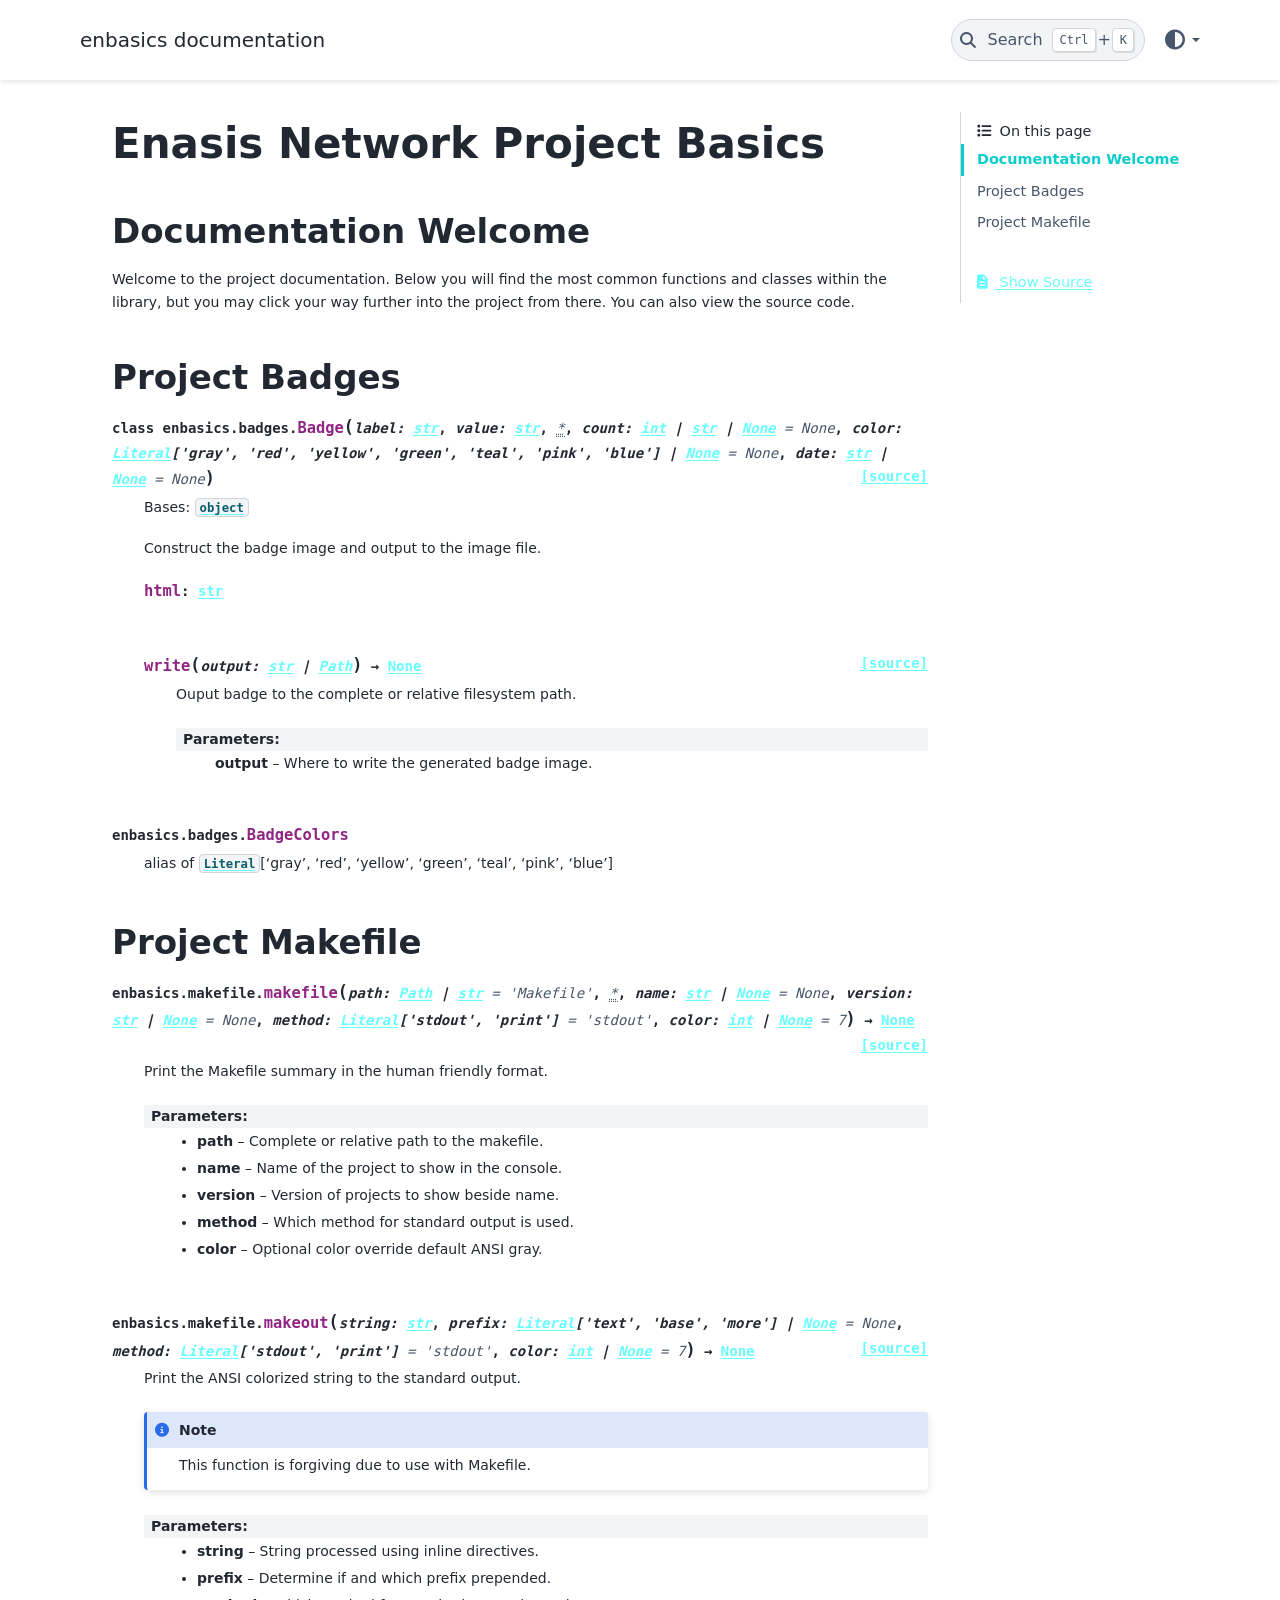
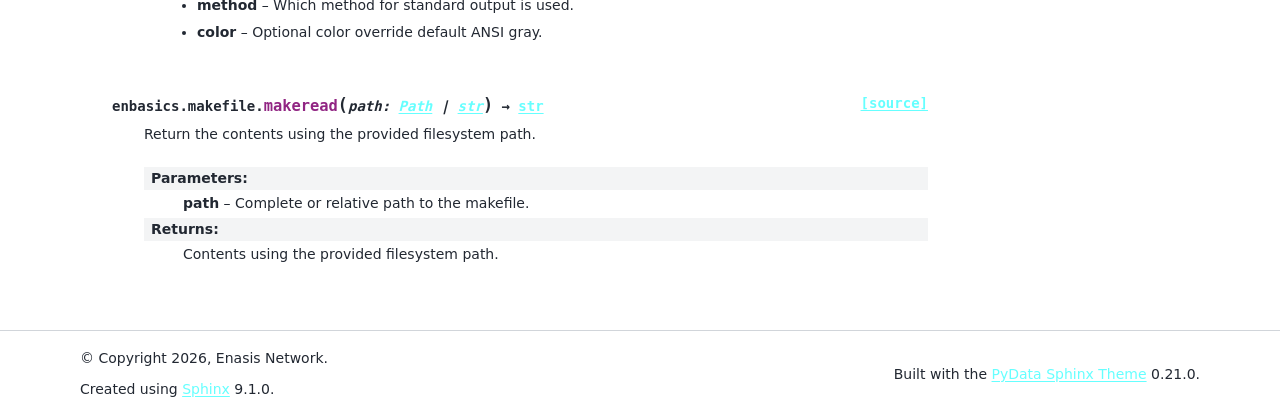
==== sphinx/index.html @ c8326f99 "Update from workflow" ====
<!DOCTYPE html>


<html lang="en" data-content_root="./" >

  <head>
    <meta charset="utf-8" />
    <meta name="viewport" content="width=device-width, initial-scale=1.0" /><meta name="viewport" content="width=device-width, initial-scale=1" />

    <title>Enasis Network Project Basics &#8212; enbasics  documentation</title>
  
  
  
  <script data-cfasync="false">
    document.documentElement.dataset.mode = localStorage.getItem("mode") || "";
    document.documentElement.dataset.theme = localStorage.getItem("theme") || "";
  </script>
  <!--
    this give us a css class that will be invisible only if js is disabled
  -->
  <noscript>
    <style>
      .pst-js-only { display: none !important; }

    </style>
  </noscript>
  
  <!-- Loaded before other Sphinx assets -->
  <link href="_static/styles/theme.css?digest=cb8930eaaf36d9849b67" rel="stylesheet" />
<link href="_static/styles/pydata-sphinx-theme.css?digest=cb8930eaaf36d9849b67" rel="stylesheet" />

    <link rel="stylesheet" type="text/css" href="_static/pygments.css?v=8f2a1f02" />
    <link rel="stylesheet" type="text/css" href="_static/style.css?v=5a3af4f5" />
  
  <!-- So that users can add custom icons -->
  <script defer src="_static/scripts/fontawesome.js?digest=cb8930eaaf36d9849b67"></script>
  <!-- Pre-loaded scripts that we'll load fully later -->
  <link rel="preload" as="script" href="_static/scripts/bootstrap.js?digest=cb8930eaaf36d9849b67" />
<link rel="preload" as="script" href="_static/scripts/pydata-sphinx-theme.js?digest=cb8930eaaf36d9849b67" />

    <script src="_static/documentation_options.js?v=5929fcd5"></script>
    <script src="_static/doctools.js?v=fd6eb6e6"></script>
    <script src="_static/sphinx_highlight.js?v=6ffebe34"></script>
    <script>DOCUMENTATION_OPTIONS.pagename = 'index';</script>
    <script>DOCUMENTATION_OPTIONS.search_as_you_type = false;</script>
    <link rel="icon" href="_static/icon.png"/>
    <link rel="index" title="Index" href="genindex.html" />
    <link rel="search" title="Search" href="search.html" />
  <meta name="viewport" content="width=device-width, initial-scale=1"/>
  <meta name="docsearch:language" content="en"/>
  <meta name="docsearch:version" content="0.2.1" />
  
    
    <script src="_static/searchtools.js"></script>
    <script src="_static/language_data.js"></script>
    <script src="searchindex.js"></script>
  
  </head>
  <body data-default-mode="">
  
  
  <div id="pst-skip-link" class="skip-link d-print-none"><a href="#main-content">Skip to main content</a></div>

  
  <div id="pst-scroll-pixel-helper"></div>
  
  <button type="button" class="btn rounded-pill" id="pst-back-to-top">
    <i class="fa-solid fa-arrow-up"></i>Back to top</button>
  
  
  
  
  <dialog id="pst-search-dialog">
    
<form class="bd-search d-flex align-items-center"
      action="search.html"
      method="get">
  <i class="fa-solid fa-magnifying-glass"></i>
  <input type="search"
         class="form-control"
         name="q"
         placeholder="Search the docs ..."
         aria-label="Search the docs ..."
         autocomplete="off"
         autocorrect="off"
         autocapitalize="off"
         spellcheck="false"/>
  <span class="search-button__kbd-shortcut"><kbd class="kbd-shortcut__modifier">Ctrl</kbd>+<kbd>K</kbd></span>
</form>
  </dialog>

  <div class="pst-async-banner-revealer d-none">
  <aside id="bd-header-version-warning" class="d-none d-print-none" aria-label="Version warning"></aside>
</div>

  
    <header id="pst-header" class="bd-header navbar navbar-expand-lg bd-navbar d-print-none">
<div class="bd-header__inner bd-page-width">
  <button class="pst-navbar-icon sidebar-toggle primary-toggle" aria-label="Site navigation">
    <span class="fa-solid fa-bars"></span>
  </button>
  
  
  <div class="col-lg-3 navbar-header-items__start">
    
      <div class="navbar-item">

  
    
  

<a class="navbar-brand logo" href="#">
  
  
  
  
  
  
    <p class="title logo__title">enbasics  documentation</p>
  
</a></div>
    
  </div>
  
  <div class="col-lg-9 navbar-header-items">
    
    <div class="me-auto navbar-header-items__center">
      
        <div class="navbar-item">
<nav>
  <ul class="bd-navbar-elements navbar-nav">
    
  </ul>
</nav></div>
      
    </div>
    
    
    <div class="navbar-header-items__end">
      
        <div class="navbar-item navbar-persistent--container">
          

<button class="btn search-button-field search-button__button pst-js-only" title="Search" aria-label="Search" data-bs-placement="bottom" data-bs-toggle="tooltip">
 <i class="fa-solid fa-magnifying-glass"></i>
 <span class="search-button__default-text">Search</span>
 <span class="search-button__kbd-shortcut"><kbd class="kbd-shortcut__modifier">Ctrl</kbd>+<kbd class="kbd-shortcut__modifier">K</kbd></span>
</button>
        </div>
      
      
        <div class="navbar-item">

<div class="theme-switch-container dropdown pst-js-only" data-bs-toggle="tooltip" data-bs-placement="bottom" title="Color mode">
  <button class="btn btn-sm nav-link pst-navbar-icon theme-switch-button dropdown-toggle" aria-label="Color mode" data-bs-toggle="dropdown">
    <i class="theme-switch fa-solid fa-sun fa-lg fa-fw" data-mode="light" title="Light"></i>
    <i class="theme-switch fa-solid fa-moon fa-lg fa-fw" data-mode="dark" title="Dark"></i>
    <i class="theme-switch fa-solid fa-circle-half-stroke fa-lg fa-fw" data-mode="auto" title="System Settings"></i>
  </button>
  <ul class="dropdown-menu dropdown-menu-end">
    <li><button class="dropdown-item d-flex align-items-center theme-change-button" data-mode="auto"><i class="fa-solid fa-circle-half-stroke fa-lg fa-fw me-1"></i>System Settings</button></li>
    <li><button class="dropdown-item d-flex align-items-center theme-change-button" data-mode="light"><i class="fa-solid fa-sun fa-lg fa-fw me-1"></i>Light</button></li>
    <li><button class="dropdown-item d-flex align-items-center theme-change-button" data-mode="dark"><i class="fa-solid fa-moon fa-lg fa-fw me-1"></i>Dark</button></li>
  </ul>
</div></div>
      
    </div>
    
  </div>
  
  
    <div class="navbar-persistent--mobile">

<button class="btn search-button-field search-button__button pst-js-only" title="Search" aria-label="Search" data-bs-placement="bottom" data-bs-toggle="tooltip">
 <i class="fa-solid fa-magnifying-glass"></i>
 <span class="search-button__default-text">Search</span>
 <span class="search-button__kbd-shortcut"><kbd class="kbd-shortcut__modifier">Ctrl</kbd>+<kbd class="kbd-shortcut__modifier">K</kbd></span>
</button>
    </div>
  

  
    <button class="pst-navbar-icon sidebar-toggle secondary-toggle" aria-label="On this page">
      <span class="fa-solid fa-outdent"></span>
    </button>
  
</div>

    </header>
  

  <div class="bd-container">
    <div class="bd-container__inner bd-page-width">
      
      
      
        
      
      <dialog id="pst-primary-sidebar-modal"></dialog>
      <div id="pst-primary-sidebar" class="bd-sidebar-primary bd-sidebar hide-on-wide">
        

  
  <div class="sidebar-header-items sidebar-primary__section">
    
    
      <div class="sidebar-header-items__center">
        
          
          
            <div class="navbar-item">
<nav>
  <ul class="bd-navbar-elements navbar-nav">
    
  </ul>
</nav></div>
          
        
      </div>
    
    
    
      <div class="sidebar-header-items__end">
        
          <div class="navbar-item">

<div class="theme-switch-container dropdown pst-js-only" data-bs-toggle="tooltip" data-bs-placement="bottom" title="Color mode">
  <button class="btn btn-sm nav-link pst-navbar-icon theme-switch-button dropdown-toggle" aria-label="Color mode" data-bs-toggle="dropdown">
    <i class="theme-switch fa-solid fa-sun fa-lg fa-fw" data-mode="light" title="Light"></i>
    <i class="theme-switch fa-solid fa-moon fa-lg fa-fw" data-mode="dark" title="Dark"></i>
    <i class="theme-switch fa-solid fa-circle-half-stroke fa-lg fa-fw" data-mode="auto" title="System Settings"></i>
  </button>
  <ul class="dropdown-menu dropdown-menu-end">
    <li><button class="dropdown-item d-flex align-items-center theme-change-button" data-mode="auto"><i class="fa-solid fa-circle-half-stroke fa-lg fa-fw me-1"></i>System Settings</button></li>
    <li><button class="dropdown-item d-flex align-items-center theme-change-button" data-mode="light"><i class="fa-solid fa-sun fa-lg fa-fw me-1"></i>Light</button></li>
    <li><button class="dropdown-item d-flex align-items-center theme-change-button" data-mode="dark"><i class="fa-solid fa-moon fa-lg fa-fw me-1"></i>Dark</button></li>
  </ul>
</div></div>
        
      </div>
    
  </div>
  
  
  <div class="sidebar-primary-items__end sidebar-primary__section">
      <div class="sidebar-primary-item">
<div id="ethical-ad-placement"
      class="flat"
      data-ea-publisher="readthedocs"
      data-ea-type="readthedocs-sidebar"
      data-ea-manual="true">
</div></div>
  </div>


      </div>
      
      <main id="main-content" class="bd-main" role="main">
        
        
          <div class="bd-content">
            <div class="bd-article-container">
              
              <div class="bd-header-article d-print-none"></div>
              
              
              
                
<div id="searchbox"></div>
                <article class="bd-article">
                  
  <section id="enasis-network-project-basics">
<h1>Enasis Network Project Basics<a class="headerlink" href="#enasis-network-project-basics" title="Link to this heading">#</a></h1>
<section id="documentation-welcome">
<h2>Documentation Welcome<a class="headerlink" href="#documentation-welcome" title="Link to this heading">#</a></h2>
Welcome to the project documentation. Below you will find the most common
functions and classes within the library, but you may click your way further
into the project from there. You can also view the source code.</section>
<section id="module-enbasics.badges">
<span id="project-badges"></span><h2>Project Badges<a class="headerlink" href="#module-enbasics.badges" title="Link to this heading">#</a></h2>
<dl class="py class">
<dt class="sig sig-object py" id="enbasics.badges.Badge">
<span class="property"><span class="k"><span class="pre">class</span></span><span class="w"> </span></span><span class="sig-prename descclassname"><span class="pre">enbasics.badges.</span></span><span class="sig-name descname"><span class="pre">Badge</span></span><span class="sig-paren">(</span><em class="sig-param"><span class="n"><span class="pre">label</span></span><span class="p"><span class="pre">:</span></span><span class="w"> </span><span class="n"><a class="reference external" href="https://docs.python.org/3/library/stdtypes.html#str" title="(in Python v3.14)"><span class="pre">str</span></a></span></em>, <em class="sig-param"><span class="n"><span class="pre">value</span></span><span class="p"><span class="pre">:</span></span><span class="w"> </span><span class="n"><a class="reference external" href="https://docs.python.org/3/library/stdtypes.html#str" title="(in Python v3.14)"><span class="pre">str</span></a></span></em>, <em class="sig-param"><span class="keyword-only-separator o"><abbr title="Keyword-only parameters separator (PEP 3102)"><span class="pre">*</span></abbr></span></em>, <em class="sig-param"><span class="n"><span class="pre">count</span></span><span class="p"><span class="pre">:</span></span><span class="w"> </span><span class="n"><a class="reference external" href="https://docs.python.org/3/library/functions.html#int" title="(in Python v3.14)"><span class="pre">int</span></a><span class="w"> </span><span class="p"><span class="pre">|</span></span><span class="w"> </span><a class="reference external" href="https://docs.python.org/3/library/stdtypes.html#str" title="(in Python v3.14)"><span class="pre">str</span></a><span class="w"> </span><span class="p"><span class="pre">|</span></span><span class="w"> </span><a class="reference external" href="https://docs.python.org/3/library/constants.html#None" title="(in Python v3.14)"><span class="pre">None</span></a></span><span class="w"> </span><span class="o"><span class="pre">=</span></span><span class="w"> </span><span class="default_value"><span class="pre">None</span></span></em>, <em class="sig-param"><span class="n"><span class="pre">color</span></span><span class="p"><span class="pre">:</span></span><span class="w"> </span><span class="n"><a class="reference external" href="https://docs.python.org/3/library/typing.html#typing.Literal" title="(in Python v3.14)"><span class="pre">Literal</span></a><span class="p"><span class="pre">[</span></span><span class="s"><span class="pre">'gray'</span></span><span class="p"><span class="pre">,</span></span><span class="w"> </span><span class="s"><span class="pre">'red'</span></span><span class="p"><span class="pre">,</span></span><span class="w"> </span><span class="s"><span class="pre">'yellow'</span></span><span class="p"><span class="pre">,</span></span><span class="w"> </span><span class="s"><span class="pre">'green'</span></span><span class="p"><span class="pre">,</span></span><span class="w"> </span><span class="s"><span class="pre">'teal'</span></span><span class="p"><span class="pre">,</span></span><span class="w"> </span><span class="s"><span class="pre">'pink'</span></span><span class="p"><span class="pre">,</span></span><span class="w"> </span><span class="s"><span class="pre">'blue'</span></span><span class="p"><span class="pre">]</span></span><span class="w"> </span><span class="p"><span class="pre">|</span></span><span class="w"> </span><a class="reference external" href="https://docs.python.org/3/library/constants.html#None" title="(in Python v3.14)"><span class="pre">None</span></a></span><span class="w"> </span><span class="o"><span class="pre">=</span></span><span class="w"> </span><span class="default_value"><span class="pre">None</span></span></em>, <em class="sig-param"><span class="n"><span class="pre">date</span></span><span class="p"><span class="pre">:</span></span><span class="w"> </span><span class="n"><a class="reference external" href="https://docs.python.org/3/library/stdtypes.html#str" title="(in Python v3.14)"><span class="pre">str</span></a><span class="w"> </span><span class="p"><span class="pre">|</span></span><span class="w"> </span><a class="reference external" href="https://docs.python.org/3/library/constants.html#None" title="(in Python v3.14)"><span class="pre">None</span></a></span><span class="w"> </span><span class="o"><span class="pre">=</span></span><span class="w"> </span><span class="default_value"><span class="pre">None</span></span></em><span class="sig-paren">)</span><a class="reference internal" href="_modules/enbasics/badges/badges.html#Badge"><span class="viewcode-link"><span class="pre">[source]</span></span></a><a class="headerlink" href="#enbasics.badges.Badge" title="Link to this definition">#</a></dt>
<dd><p>Bases: <a class="reference external" href="https://docs.python.org/3/library/functions.html#object" title="(in Python v3.14)"><code class="xref py py-class docutils literal notranslate"><span class="pre">object</span></code></a></p>
<p>Construct the badge image and output to the image file.</p>
<dl class="py attribute">
<dt class="sig sig-object py" id="enbasics.badges.Badge.html">
<span class="sig-name descname"><span class="pre">html</span></span><span class="property"><span class="p"><span class="pre">:</span></span><span class="w"> </span><a class="reference external" href="https://docs.python.org/3/library/stdtypes.html#str" title="(in Python v3.14)"><span class="pre">str</span></a></span><a class="headerlink" href="#enbasics.badges.Badge.html" title="Link to this definition">#</a></dt>
<dd></dd></dl>

<dl class="py method">
<dt class="sig sig-object py" id="enbasics.badges.Badge.write">
<span class="sig-name descname"><span class="pre">write</span></span><span class="sig-paren">(</span><em class="sig-param"><span class="n"><span class="pre">output</span></span><span class="p"><span class="pre">:</span></span><span class="w"> </span><span class="n"><a class="reference external" href="https://docs.python.org/3/library/stdtypes.html#str" title="(in Python v3.14)"><span class="pre">str</span></a><span class="w"> </span><span class="p"><span class="pre">|</span></span><span class="w"> </span><a class="reference external" href="https://docs.python.org/3/library/pathlib.html#pathlib.Path" title="(in Python v3.14)"><span class="pre">Path</span></a></span></em><span class="sig-paren">)</span> <span class="sig-return"><span class="sig-return-icon">&#x2192;</span> <span class="sig-return-typehint"><a class="reference external" href="https://docs.python.org/3/library/constants.html#None" title="(in Python v3.14)"><span class="pre">None</span></a></span></span><a class="reference internal" href="_modules/enbasics/badges/badges.html#Badge.write"><span class="viewcode-link"><span class="pre">[source]</span></span></a><a class="headerlink" href="#enbasics.badges.Badge.write" title="Link to this definition">#</a></dt>
<dd><p>Ouput badge to the complete or relative filesystem path.</p>
<dl class="field-list simple">
<dt class="field-odd">Parameters<span class="colon">:</span></dt>
<dd class="field-odd"><p><strong>output</strong> – Where to write the generated badge image.</p>
</dd>
</dl>
</dd></dl>

</dd></dl>

<dl class="py data">
<dt class="sig sig-object py" id="enbasics.badges.BadgeColors">
<span class="sig-prename descclassname"><span class="pre">enbasics.badges.</span></span><span class="sig-name descname"><span class="pre">BadgeColors</span></span><a class="headerlink" href="#enbasics.badges.BadgeColors" title="Link to this definition">#</a></dt>
<dd><p>alias of <a class="reference external" href="https://docs.python.org/3/library/typing.html#typing.Literal" title="(in Python v3.14)"><code class="xref py py-obj docutils literal notranslate"><span class="pre">Literal</span></code></a>[‘gray’, ‘red’, ‘yellow’, ‘green’, ‘teal’, ‘pink’, ‘blue’]</p>
</dd></dl>

</section>
<section id="module-enbasics.makefile">
<span id="project-makefile"></span><h2>Project Makefile<a class="headerlink" href="#module-enbasics.makefile" title="Link to this heading">#</a></h2>
<dl class="py function">
<dt class="sig sig-object py" id="enbasics.makefile.makefile">
<span class="sig-prename descclassname"><span class="pre">enbasics.makefile.</span></span><span class="sig-name descname"><span class="pre">makefile</span></span><span class="sig-paren">(</span><em class="sig-param"><span class="n"><span class="pre">path</span></span><span class="p"><span class="pre">:</span></span><span class="w"> </span><span class="n"><a class="reference external" href="https://docs.python.org/3/library/pathlib.html#pathlib.Path" title="(in Python v3.14)"><span class="pre">Path</span></a><span class="w"> </span><span class="p"><span class="pre">|</span></span><span class="w"> </span><a class="reference external" href="https://docs.python.org/3/library/stdtypes.html#str" title="(in Python v3.14)"><span class="pre">str</span></a></span><span class="w"> </span><span class="o"><span class="pre">=</span></span><span class="w"> </span><span class="default_value"><span class="pre">'Makefile'</span></span></em>, <em class="sig-param"><span class="keyword-only-separator o"><abbr title="Keyword-only parameters separator (PEP 3102)"><span class="pre">*</span></abbr></span></em>, <em class="sig-param"><span class="n"><span class="pre">name</span></span><span class="p"><span class="pre">:</span></span><span class="w"> </span><span class="n"><a class="reference external" href="https://docs.python.org/3/library/stdtypes.html#str" title="(in Python v3.14)"><span class="pre">str</span></a><span class="w"> </span><span class="p"><span class="pre">|</span></span><span class="w"> </span><a class="reference external" href="https://docs.python.org/3/library/constants.html#None" title="(in Python v3.14)"><span class="pre">None</span></a></span><span class="w"> </span><span class="o"><span class="pre">=</span></span><span class="w"> </span><span class="default_value"><span class="pre">None</span></span></em>, <em class="sig-param"><span class="n"><span class="pre">version</span></span><span class="p"><span class="pre">:</span></span><span class="w"> </span><span class="n"><a class="reference external" href="https://docs.python.org/3/library/stdtypes.html#str" title="(in Python v3.14)"><span class="pre">str</span></a><span class="w"> </span><span class="p"><span class="pre">|</span></span><span class="w"> </span><a class="reference external" href="https://docs.python.org/3/library/constants.html#None" title="(in Python v3.14)"><span class="pre">None</span></a></span><span class="w"> </span><span class="o"><span class="pre">=</span></span><span class="w"> </span><span class="default_value"><span class="pre">None</span></span></em>, <em class="sig-param"><span class="n"><span class="pre">method</span></span><span class="p"><span class="pre">:</span></span><span class="w"> </span><span class="n"><a class="reference external" href="https://docs.python.org/3/library/typing.html#typing.Literal" title="(in Python v3.14)"><span class="pre">Literal</span></a><span class="p"><span class="pre">[</span></span><span class="s"><span class="pre">'stdout'</span></span><span class="p"><span class="pre">,</span></span><span class="w"> </span><span class="s"><span class="pre">'print'</span></span><span class="p"><span class="pre">]</span></span></span><span class="w"> </span><span class="o"><span class="pre">=</span></span><span class="w"> </span><span class="default_value"><span class="pre">'stdout'</span></span></em>, <em class="sig-param"><span class="n"><span class="pre">color</span></span><span class="p"><span class="pre">:</span></span><span class="w"> </span><span class="n"><a class="reference external" href="https://docs.python.org/3/library/functions.html#int" title="(in Python v3.14)"><span class="pre">int</span></a><span class="w"> </span><span class="p"><span class="pre">|</span></span><span class="w"> </span><a class="reference external" href="https://docs.python.org/3/library/constants.html#None" title="(in Python v3.14)"><span class="pre">None</span></a></span><span class="w"> </span><span class="o"><span class="pre">=</span></span><span class="w"> </span><span class="default_value"><span class="pre">7</span></span></em><span class="sig-paren">)</span> <span class="sig-return"><span class="sig-return-icon">&#x2192;</span> <span class="sig-return-typehint"><a class="reference external" href="https://docs.python.org/3/library/constants.html#None" title="(in Python v3.14)"><span class="pre">None</span></a></span></span><a class="reference internal" href="_modules/enbasics/makefile/makefile.html#makefile"><span class="viewcode-link"><span class="pre">[source]</span></span></a><a class="headerlink" href="#enbasics.makefile.makefile" title="Link to this definition">#</a></dt>
<dd><p>Print the Makefile summary in the human friendly format.</p>
<dl class="field-list simple">
<dt class="field-odd">Parameters<span class="colon">:</span></dt>
<dd class="field-odd"><ul class="simple">
<li><p><strong>path</strong> – Complete or relative path to the makefile.</p></li>
<li><p><strong>name</strong> – Name of the project to show in the console.</p></li>
<li><p><strong>version</strong> – Version of projects to show beside name.</p></li>
<li><p><strong>method</strong> – Which method for standard output is used.</p></li>
<li><p><strong>color</strong> – Optional color override default ANSI gray.</p></li>
</ul>
</dd>
</dl>
</dd></dl>

<dl class="py function">
<dt class="sig sig-object py" id="enbasics.makefile.makeout">
<span class="sig-prename descclassname"><span class="pre">enbasics.makefile.</span></span><span class="sig-name descname"><span class="pre">makeout</span></span><span class="sig-paren">(</span><em class="sig-param"><span class="n"><span class="pre">string</span></span><span class="p"><span class="pre">:</span></span><span class="w"> </span><span class="n"><a class="reference external" href="https://docs.python.org/3/library/stdtypes.html#str" title="(in Python v3.14)"><span class="pre">str</span></a></span></em>, <em class="sig-param"><span class="n"><span class="pre">prefix</span></span><span class="p"><span class="pre">:</span></span><span class="w"> </span><span class="n"><a class="reference external" href="https://docs.python.org/3/library/typing.html#typing.Literal" title="(in Python v3.14)"><span class="pre">Literal</span></a><span class="p"><span class="pre">[</span></span><span class="s"><span class="pre">'text'</span></span><span class="p"><span class="pre">,</span></span><span class="w"> </span><span class="s"><span class="pre">'base'</span></span><span class="p"><span class="pre">,</span></span><span class="w"> </span><span class="s"><span class="pre">'more'</span></span><span class="p"><span class="pre">]</span></span><span class="w"> </span><span class="p"><span class="pre">|</span></span><span class="w"> </span><a class="reference external" href="https://docs.python.org/3/library/constants.html#None" title="(in Python v3.14)"><span class="pre">None</span></a></span><span class="w"> </span><span class="o"><span class="pre">=</span></span><span class="w"> </span><span class="default_value"><span class="pre">None</span></span></em>, <em class="sig-param"><span class="n"><span class="pre">method</span></span><span class="p"><span class="pre">:</span></span><span class="w"> </span><span class="n"><a class="reference external" href="https://docs.python.org/3/library/typing.html#typing.Literal" title="(in Python v3.14)"><span class="pre">Literal</span></a><span class="p"><span class="pre">[</span></span><span class="s"><span class="pre">'stdout'</span></span><span class="p"><span class="pre">,</span></span><span class="w"> </span><span class="s"><span class="pre">'print'</span></span><span class="p"><span class="pre">]</span></span></span><span class="w"> </span><span class="o"><span class="pre">=</span></span><span class="w"> </span><span class="default_value"><span class="pre">'stdout'</span></span></em>, <em class="sig-param"><span class="n"><span class="pre">color</span></span><span class="p"><span class="pre">:</span></span><span class="w"> </span><span class="n"><a class="reference external" href="https://docs.python.org/3/library/functions.html#int" title="(in Python v3.14)"><span class="pre">int</span></a><span class="w"> </span><span class="p"><span class="pre">|</span></span><span class="w"> </span><a class="reference external" href="https://docs.python.org/3/library/constants.html#None" title="(in Python v3.14)"><span class="pre">None</span></a></span><span class="w"> </span><span class="o"><span class="pre">=</span></span><span class="w"> </span><span class="default_value"><span class="pre">7</span></span></em><span class="sig-paren">)</span> <span class="sig-return"><span class="sig-return-icon">&#x2192;</span> <span class="sig-return-typehint"><a class="reference external" href="https://docs.python.org/3/library/constants.html#None" title="(in Python v3.14)"><span class="pre">None</span></a></span></span><a class="reference internal" href="_modules/enbasics/makefile/makefile.html#makeout"><span class="viewcode-link"><span class="pre">[source]</span></span></a><a class="headerlink" href="#enbasics.makefile.makeout" title="Link to this definition">#</a></dt>
<dd><p>Print the ANSI colorized string to the standard output.</p>
<div class="admonition note">
<p class="admonition-title">Note</p>
<p>This function is forgiving due to use with Makefile.</p>
</div>
<dl class="field-list simple">
<dt class="field-odd">Parameters<span class="colon">:</span></dt>
<dd class="field-odd"><ul class="simple">
<li><p><strong>string</strong> – String processed using inline directives.</p></li>
<li><p><strong>prefix</strong> – Determine if and which prefix prepended.</p></li>
<li><p><strong>method</strong> – Which method for standard output is used.</p></li>
<li><p><strong>color</strong> – Optional color override default ANSI gray.</p></li>
</ul>
</dd>
</dl>
</dd></dl>

<dl class="py function">
<dt class="sig sig-object py" id="enbasics.makefile.makeread">
<span class="sig-prename descclassname"><span class="pre">enbasics.makefile.</span></span><span class="sig-name descname"><span class="pre">makeread</span></span><span class="sig-paren">(</span><em class="sig-param"><span class="n"><span class="pre">path</span></span><span class="p"><span class="pre">:</span></span><span class="w"> </span><span class="n"><a class="reference external" href="https://docs.python.org/3/library/pathlib.html#pathlib.Path" title="(in Python v3.14)"><span class="pre">Path</span></a><span class="w"> </span><span class="p"><span class="pre">|</span></span><span class="w"> </span><a class="reference external" href="https://docs.python.org/3/library/stdtypes.html#str" title="(in Python v3.14)"><span class="pre">str</span></a></span></em><span class="sig-paren">)</span> <span class="sig-return"><span class="sig-return-icon">&#x2192;</span> <span class="sig-return-typehint"><a class="reference external" href="https://docs.python.org/3/library/stdtypes.html#str" title="(in Python v3.14)"><span class="pre">str</span></a></span></span><a class="reference internal" href="_modules/enbasics/makefile/makefile.html#makeread"><span class="viewcode-link"><span class="pre">[source]</span></span></a><a class="headerlink" href="#enbasics.makefile.makeread" title="Link to this definition">#</a></dt>
<dd><p>Return the contents using the provided filesystem path.</p>
<dl class="field-list simple">
<dt class="field-odd">Parameters<span class="colon">:</span></dt>
<dd class="field-odd"><p><strong>path</strong> – Complete or relative path to the makefile.</p>
</dd>
<dt class="field-even">Returns<span class="colon">:</span></dt>
<dd class="field-even"><p>Contents using the provided filesystem path.</p>
</dd>
</dl>
</dd></dl>

</section>
</section>


                </article>
              
              
              
              
              
                <footer class="prev-next-footer d-print-none">
                  
<div class="prev-next-area">
</div>
                </footer>
              
            </div>
            
            
              
                <dialog id="pst-secondary-sidebar-modal"></dialog>
                <div id="pst-secondary-sidebar" class="bd-sidebar-secondary bd-toc"><div class="sidebar-secondary-items sidebar-secondary__inner">


  <div class="sidebar-secondary-item">
<div
    id="pst-page-navigation-heading-2"
    class="page-toc tocsection onthispage">
    <i class="fa-solid fa-list"></i> On this page
  </div>
  <nav id="pst-page-toc-nav" class="page-toc" aria-labelledby="pst-page-navigation-heading-2">
    <ul class="pst-show_toc_level nav section-nav flex-column">
<li class="toc-h2 nav-item toc-entry"><a class="reference internal nav-link" href="#documentation-welcome">Documentation Welcome</a></li>
<li class="toc-h2 nav-item toc-entry"><a class="reference internal nav-link" href="#module-enbasics.badges">Project Badges</a><ul class="nav section-nav flex-column">
<li class="toc-h3 nav-item toc-entry"><a class="reference internal nav-link" href="#enbasics.badges.Badge"><code class="docutils literal notranslate"><span class="pre">Badge</span></code></a><ul class="nav section-nav flex-column">
<li class="toc-h4 nav-item toc-entry"><a class="reference internal nav-link" href="#enbasics.badges.Badge.html"><code class="docutils literal notranslate"><span class="pre">Badge.html</span></code></a></li>
<li class="toc-h4 nav-item toc-entry"><a class="reference internal nav-link" href="#enbasics.badges.Badge.write"><code class="docutils literal notranslate"><span class="pre">Badge.write()</span></code></a></li>
</ul>
</li>
<li class="toc-h3 nav-item toc-entry"><a class="reference internal nav-link" href="#enbasics.badges.BadgeColors"><code class="docutils literal notranslate"><span class="pre">BadgeColors</span></code></a></li>
</ul>
</li>
<li class="toc-h2 nav-item toc-entry"><a class="reference internal nav-link" href="#module-enbasics.makefile">Project Makefile</a><ul class="nav section-nav flex-column">
<li class="toc-h3 nav-item toc-entry"><a class="reference internal nav-link" href="#enbasics.makefile.makefile"><code class="docutils literal notranslate"><span class="pre">makefile()</span></code></a></li>
<li class="toc-h3 nav-item toc-entry"><a class="reference internal nav-link" href="#enbasics.makefile.makeout"><code class="docutils literal notranslate"><span class="pre">makeout()</span></code></a></li>
<li class="toc-h3 nav-item toc-entry"><a class="reference internal nav-link" href="#enbasics.makefile.makeread"><code class="docutils literal notranslate"><span class="pre">makeread()</span></code></a></li>
</ul>
</li>
</ul>
  </nav></div>

  <div class="sidebar-secondary-item">

  <div class="tocsection sourcelink">
    <a href="_sources/index.rst.txt">
      <i class="fa-solid fa-file-lines"></i> Show Source
    </a>
  </div>
</div>

</div></div>
              
            
          </div>
          <footer class="bd-footer-content">
            
          </footer>
        
      </main>
    </div>
  </div>
  
  <!-- Scripts loaded after <body> so the DOM is not blocked -->
  <script defer src="_static/scripts/bootstrap.js?digest=cb8930eaaf36d9849b67"></script>
<script defer src="_static/scripts/pydata-sphinx-theme.js?digest=cb8930eaaf36d9849b67"></script>

  <footer class="bd-footer">
<div class="bd-footer__inner bd-page-width">
  
    <div class="footer-items__start">
      
        <div class="footer-item">

  <p class="copyright">
    
      © Copyright 2026, Enasis Network.
      <br/>
    
  </p>
</div>
      
        <div class="footer-item">

  <p class="sphinx-version">
    Created using <a href="https://www.sphinx-doc.org/">Sphinx</a> 9.1.0.
    <br/>
  </p>
</div>
      
    </div>
  
  
  
    <div class="footer-items__end">
      
        <div class="footer-item">
<p class="theme-version">
  <!-- # L10n: Setting the PST URL as an argument as this does not need to be localized -->
  Built with the <a href="https://pydata-sphinx-theme.readthedocs.io/en/stable/index.html">PyData Sphinx Theme</a> 0.21.0.
</p></div>
      
    </div>
  
</div>

  </footer>
  </body>
</html>
---- sphinx/_static/styles/theme.css ----
/* Provided by Sphinx's 'basic' theme, and included in the final set of assets */
@import "../basic.css";
---- sphinx/_static/pygments.css ----
html[data-theme="light"] .highlight pre { line-height: 125%; }
html[data-theme="light"] .highlight td.linenos .normal { color: inherit; background-color: transparent; padding-left: 5px; padding-right: 5px; }
html[data-theme="light"] .highlight span.linenos { color: inherit; background-color: transparent; padding-left: 5px; padding-right: 5px; }
html[data-theme="light"] .highlight td.linenos .special { color: #000000; background-color: #ffffc0; padding-left: 5px; padding-right: 5px; }
html[data-theme="light"] .highlight span.linenos.special { color: #000000; background-color: #ffffc0; padding-left: 5px; padding-right: 5px; }
html[data-theme="light"] .highlight .hll { background-color: #fae4c2 }
html[data-theme="light"] .highlight { background: #fefefe; color: #080808 }
html[data-theme="light"] .highlight .c { color: #515151 } /* Comment */
html[data-theme="light"] .highlight .err { color: #A12236 } /* Error */
html[data-theme="light"] .highlight .k { color: #6730C5 } /* Keyword */
html[data-theme="light"] .highlight .l { color: #7F4707 } /* Literal */
html[data-theme="light"] .highlight .n { color: #080808 } /* Name */
html[data-theme="light"] .highlight .o { color: #00622F } /* Operator */
html[data-theme="light"] .highlight .p { color: #080808 } /* Punctuation */
html[data-theme="light"] .highlight .ch { color: #515151 } /* Comment.Hashbang */
html[data-theme="light"] .highlight .cm { color: #515151 } /* Comment.Multiline */
html[data-theme="light"] .highlight .cp { color: #515151 } /* Comment.Preproc */
html[data-theme="light"] .highlight .cpf { color: #515151 } /* Comment.PreprocFile */
html[data-theme="light"] .highlight .c1 { color: #515151 } /* Comment.Single */
html[data-theme="light"] .highlight .cs { color: #515151 } /* Comment.Special */
html[data-theme="light"] .highlight .gd { color: #005B82 } /* Generic.Deleted */
html[data-theme="light"] .highlight .ge { font-style: italic } /* Generic.Emph */
html[data-theme="light"] .highlight .gh { color: #005B82 } /* Generic.Heading */
html[data-theme="light"] .highlight .gs { font-weight: bold } /* Generic.Strong */
html[data-theme="light"] .highlight .gu { color: #005B82 } /* Generic.Subheading */
html[data-theme="light"] .highlight .kc { color: #6730C5 } /* Keyword.Constant */
html[data-theme="light"] .highlight .kd { color: #6730C5 } /* Keyword.Declaration */
html[data-theme="light"] .highlight .kn { color: #6730C5 } /* Keyword.Namespace */
html[data-theme="light"] .highlight .kp { color: #6730C5 } /* Keyword.Pseudo */
html[data-theme="light"] .highlight .kr { color: #6730C5 } /* Keyword.Reserved */
html[data-theme="light"] .highlight .kt { color: #7F4707 } /* Keyword.Type */
html[data-theme="light"] .highlight .ld { color: #7F4707 } /* Literal.Date */
html[data-theme="light"] .highlight .m { color: #7F4707 } /* Literal.Number */
html[data-theme="light"] .highlight .s { color: #00622F } /* Literal.String */
html[data-theme="light"] .highlight .na { color: #912583 } /* Name.Attribute */
html[data-theme="light"] .highlight .nb { color: #7F4707 } /* Name.Builtin */
html[data-theme="light"] .highlight .nc { color: #005B82 } /* Name.Class */
html[data-theme="light"] .highlight .no { color: #005B82 } /* Name.Constant */
html[data-theme="light"] .highlight .nd { color: #7F4707 } /* Name.Decorator */
html[data-theme="light"] .highlight .ni { color: #00622F } /* Name.Entity */
html[data-theme="light"] .highlight .ne { color: #6730C5 } /* Name.Exception */
html[data-theme="light"] .highlight .nf { color: #005B82 } /* Name.Function */
html[data-theme="light"] .highlight .nl { color: #7F4707 } /* Name.Label */
html[data-theme="light"] .highlight .nn { color: #080808 } /* Name.Namespace */
html[data-theme="light"] .highlight .nx { color: #080808 } /* Name.Other */
html[data-theme="light"] .highlight .py { color: #005B82 } /* Name.Property */
html[data-theme="light"] .highlight .nt { color: #005B82 } /* Name.Tag */
html[data-theme="light"] .highlight .nv { color: #A12236 } /* Name.Variable */
html[data-theme="light"] .highlight .ow { color: #6730C5 } /* Operator.Word */
html[data-theme="light"] .highlight .pm { color: #080808 } /* Punctuation.Marker */
html[data-theme="light"] .highlight .w { color: #080808 } /* Text.Whitespace */
html[data-theme="light"] .highlight .mb { color: #7F4707 } /* Literal.Number.Bin */
html[data-theme="light"] .highlight .mf { color: #7F4707 } /* Literal.Number.Float */
html[data-theme="light"] .highlight .mh { color: #7F4707 } /* Literal.Number.Hex */
html[data-theme="light"] .highlight .mi { color: #7F4707 } /* Literal.Number.Integer */
html[data-theme="light"] .highlight .mo { color: #7F4707 } /* Literal.Number.Oct */
html[data-theme="light"] .highlight .sa { color: #00622F } /* Literal.String.Affix */
html[data-theme="light"] .highlight .sb { color: #00622F } /* Literal.String.Backtick */
html[data-theme="light"] .highlight .sc { color: #00622F } /* Literal.String.Char */
html[data-theme="light"] .highlight .dl { color: #00622F } /* Literal.String.Delimiter */
html[data-theme="light"] .highlight .sd { color: #00622F } /* Literal.String.Doc */
html[data-theme="light"] .highlight .s2 { color: #00622F } /* Literal.String.Double */
html[data-theme="light"] .highlight .se { color: #00622F } /* Literal.String.Escape */
html[data-theme="light"] .highlight .sh { color: #00622F } /* Literal.String.Heredoc */
html[data-theme="light"] .highlight .si { color: #00622F } /* Literal.String.Interpol */
html[data-theme="light"] .highlight .sx { color: #00622F } /* Literal.String.Other */
html[data-theme="light"] .highlight .sr { color: #A12236 } /* Literal.String.Regex */
html[data-theme="light"] .highlight .s1 { color: #00622F } /* Literal.String.Single */
html[data-theme="light"] .highlight .ss { color: #005B82 } /* Literal.String.Symbol */
html[data-theme="light"] .highlight .bp { color: #7F4707 } /* Name.Builtin.Pseudo */
html[data-theme="light"] .highlight .fm { color: #005B82 } /* Name.Function.Magic */
html[data-theme="light"] .highlight .vc { color: #A12236 } /* Name.Variable.Class */
html[data-theme="light"] .highlight .vg { color: #A12236 } /* Name.Variable.Global */
html[data-theme="light"] .highlight .vi { color: #A12236 } /* Name.Variable.Instance */
html[data-theme="light"] .highlight .vm { color: #7F4707 } /* Name.Variable.Magic */
html[data-theme="light"] .highlight .il { color: #7F4707 } /* Literal.Number.Integer.Long */
html[data-theme="dark"] .highlight pre { line-height: 125%; }
html[data-theme="dark"] .highlight td.linenos .normal { color: inherit; background-color: transparent; padding-left: 5px; padding-right: 5px; }
html[data-theme="dark"] .highlight span.linenos { color: inherit; background-color: transparent; padding-left: 5px; padding-right: 5px; }
html[data-theme="dark"] .highlight td.linenos .special { color: #000000; background-color: #ffffc0; padding-left: 5px; padding-right: 5px; }
html[data-theme="dark"] .highlight span.linenos.special { color: #000000; background-color: #ffffc0; padding-left: 5px; padding-right: 5px; }
html[data-theme="dark"] .highlight .hll { background-color: #ffd9002e }
html[data-theme="dark"] .highlight { background: #2b2b2b; color: #F8F8F2 }
html[data-theme="dark"] .highlight .c { color: #FFD900 } /* Comment */
html[data-theme="dark"] .highlight .err { color: #FFA07A } /* Error */
html[data-theme="dark"] .highlight .k { color: #DCC6E0 } /* Keyword */
html[data-theme="dark"] .highlight .l { color: #FFD900 } /* Literal */
html[data-theme="dark"] .highlight .n { color: #F8F8F2 } /* Name */
html[data-theme="dark"] .highlight .o { color: #ABE338 } /* Operator */
html[data-theme="dark"] .highlight .p { color: #F8F8F2 } /* Punctuation */
html[data-theme="dark"] .highlight .ch { color: #FFD900 } /* Comment.Hashbang */
html[data-theme="dark"] .highlight .cm { color: #FFD900 } /* Comment.Multiline */
html[data-theme="dark"] .highlight .cp { color: #FFD900 } /* Comment.Preproc */
html[data-theme="dark"] .highlight .cpf { color: #FFD900 } /* Comment.PreprocFile */
html[data-theme="dark"] .highlight .c1 { color: #FFD900 } /* Comment.Single */
html[data-theme="dark"] .highlight .cs { color: #FFD900 } /* Comment.Special */
html[data-theme="dark"] .highlight .gd { color: #00E0E0 } /* Generic.Deleted */
html[data-theme="dark"] .highlight .ge { font-style: italic } /* Generic.Emph */
html[data-theme="dark"] .highlight .gh { color: #00E0E0 } /* Generic.Heading */
html[data-theme="dark"] .highlight .gs { font-weight: bold } /* Generic.Strong */
html[data-theme="dark"] .highlight .gu { color: #00E0E0 } /* Generic.Subheading */
html[data-theme="dark"] .highlight .kc { color: #DCC6E0 } /* Keyword.Constant */
html[data-theme="dark"] .highlight .kd { color: #DCC6E0 } /* Keyword.Declaration */
html[data-theme="dark"] .highlight .kn { color: #DCC6E0 } /* Keyword.Namespace */
html[data-theme="dark"] .highlight .kp { color: #DCC6E0 } /* Keyword.Pseudo */
html[data-theme="dark"] .highlight .kr { color: #DCC6E0 } /* Keyword.Reserved */
html[data-theme="dark"] .highlight .kt { color: #FFD900 } /* Keyword.Type */
html[data-theme="dark"] .highlight .ld { color: #FFD900 } /* Literal.Date */
html[data-theme="dark"] .highlight .m { color: #FFD900 } /* Literal.Number */
html[data-theme="dark"] .highlight .s { color: #ABE338 } /* Literal.String */
html[data-theme="dark"] .highlight .na { color: #FFD900 } /* Name.Attribute */
html[data-theme="dark"] .highlight .nb { color: #FFD900 } /* Name.Builtin */
html[data-theme="dark"] .highlight .nc { color: #00E0E0 } /* Name.Class */
html[data-theme="dark"] .highlight .no { color: #00E0E0 } /* Name.Constant */
html[data-theme="dark"] .highlight .nd { color: #FFD900 } /* Name.Decorator */
html[data-theme="dark"] .highlight .ni { color: #ABE338 } /* Name.Entity */
html[data-theme="dark"] .highlight .ne { color: #DCC6E0 } /* Name.Exception */
html[data-theme="dark"] .highlight .nf { color: #00E0E0 } /* Name.Function */
html[data-theme="dark"] .highlight .nl { color: #FFD900 } /* Name.Label */
html[data-theme="dark"] .highlight .nn { color: #F8F8F2 } /* Name.Namespace */
html[data-theme="dark"] .highlight .nx { color: #F8F8F2 } /* Name.Other */
html[data-theme="dark"] .highlight .py { color: #00E0E0 } /* Name.Property */
html[data-theme="dark"] .highlight .nt { color: #00E0E0 } /* Name.Tag */
html[data-theme="dark"] .highlight .nv { color: #FFA07A } /* Name.Variable */
html[data-theme="dark"] .highlight .ow { color: #DCC6E0 } /* Operator.Word */
html[data-theme="dark"] .highlight .pm { color: #F8F8F2 } /* Punctuation.Marker */
html[data-theme="dark"] .highlight .w { color: #F8F8F2 } /* Text.Whitespace */
html[data-theme="dark"] .highlight .mb { color: #FFD900 } /* Literal.Number.Bin */
html[data-theme="dark"] .highlight .mf { color: #FFD900 } /* Literal.Number.Float */
html[data-theme="dark"] .highlight .mh { color: #FFD900 } /* Literal.Number.Hex */
html[data-theme="dark"] .highlight .mi { color: #FFD900 } /* Literal.Number.Integer */
html[data-theme="dark"] .highlight .mo { color: #FFD900 } /* Literal.Number.Oct */
html[data-theme="dark"] .highlight .sa { color: #ABE338 } /* Literal.String.Affix */
html[data-theme="dark"] .highlight .sb { color: #ABE338 } /* Literal.String.Backtick */
html[data-theme="dark"] .highlight .sc { color: #ABE338 } /* Literal.String.Char */
html[data-theme="dark"] .highlight .dl { color: #ABE338 } /* Literal.String.Delimiter */
html[data-theme="dark"] .highlight .sd { color: #ABE338 } /* Literal.String.Doc */
html[data-theme="dark"] .highlight .s2 { color: #ABE338 } /* Literal.String.Double */
html[data-theme="dark"] .highlight .se { color: #ABE338 } /* Literal.String.Escape */
html[data-theme="dark"] .highlight .sh { color: #ABE338 } /* Literal.String.Heredoc */
html[data-theme="dark"] .highlight .si { color: #ABE338 } /* Literal.String.Interpol */
html[data-theme="dark"] .highlight .sx { color: #ABE338 } /* Literal.String.Other */
html[data-theme="dark"] .highlight .sr { color: #FFA07A } /* Literal.String.Regex */
html[data-theme="dark"] .highlight .s1 { color: #ABE338 } /* Literal.String.Single */
html[data-theme="dark"] .highlight .ss { color: #00E0E0 } /* Literal.String.Symbol */
html[data-theme="dark"] .highlight .bp { color: #FFD900 } /* Name.Builtin.Pseudo */
html[data-theme="dark"] .highlight .fm { color: #00E0E0 } /* Name.Function.Magic */
html[data-theme="dark"] .highlight .vc { color: #FFA07A } /* Name.Variable.Class */
html[data-theme="dark"] .highlight .vg { color: #FFA07A } /* Name.Variable.Global */
html[data-theme="dark"] .highlight .vi { color: #FFA07A } /* Name.Variable.Instance */
html[data-theme="dark"] .highlight .vm { color: #FFD900 } /* Name.Variable.Magic */
html[data-theme="dark"] .highlight .il { color: #FFD900 } /* Literal.Number.Integer.Long */
---- sphinx/_static/style.css ----
/*
Functions and routines associated with Enasis Network Project Basics.

This file is part of Enasis Network software eco-system. Distribution
is permitted, for more information consult the project license file.
*/



body { font-size: 14px; }

.bd-page-width {
    max-width: 90%; }

.bd-main .bd-content
 .bd-article-container {
    max-width: 80rem; }



html[data-theme="light"] {
    --pst-color-primary: #09cdcd;
    --pst-color-primary-highlight: #66ffff;
    --pst-color-secondary: #0e9696;
    --pst-color-secondary-highlight: #66ffff;
    --pst-color-link: #66ffff;
    --pst-color-link-hover: #66ffff; }

html[data-theme="dark"] {
    --pst-color-primary: #09cdcd;
    --pst-color-primary-highlight: #66ffff;
    --pst-color-secondary: #0e9696;
    --pst-color-secondary-highlight: #66ffff;
    --pst-color-link: #66ffff;
    --pst-color-link-hover: #66ffff; }
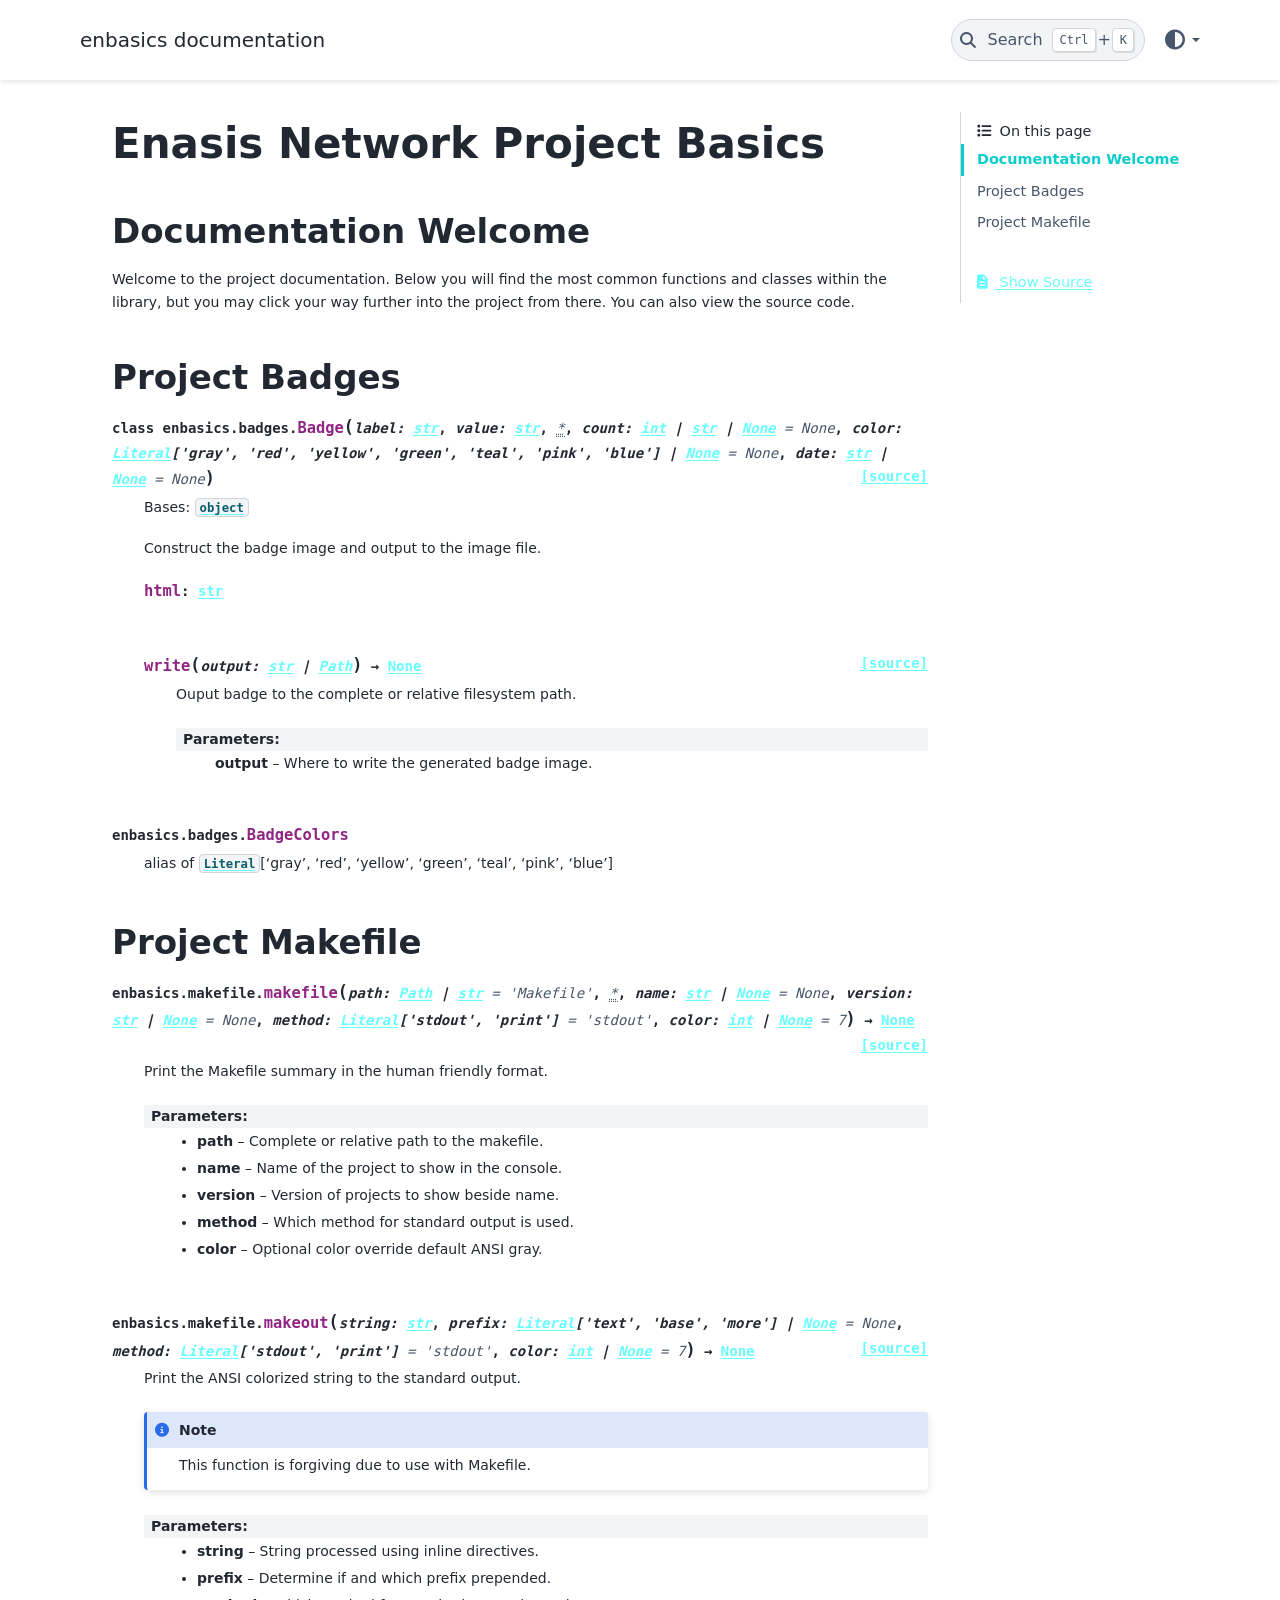
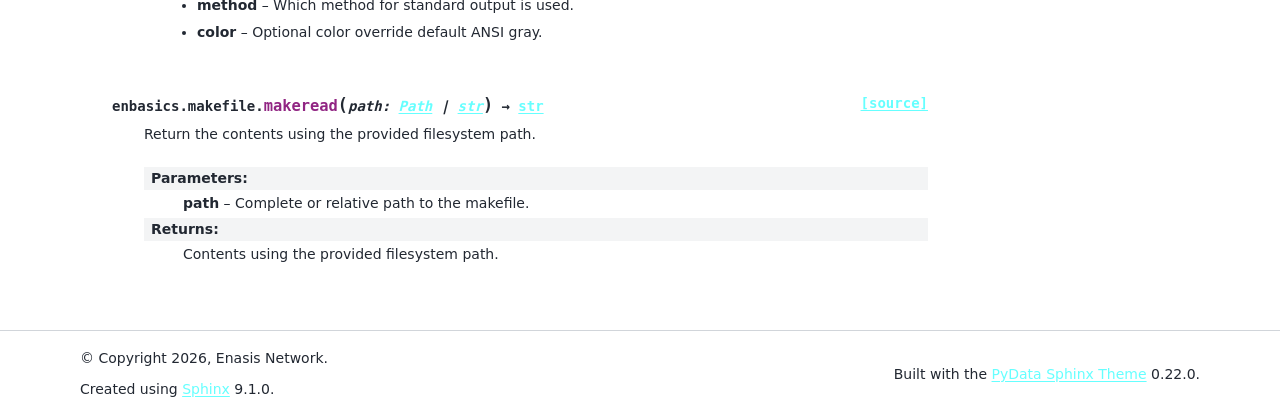
==== commit 98d7799e: "Update from workflow" ====
--- a/sphinx/index.html
+++ b/sphinx/index.html
@@ -1,4 +1,3 @@
-
 <!DOCTYPE html>
 
 
@@ -27,17 +26,17 @@
   </noscript>
   
   <!-- Loaded before other Sphinx assets -->
-  <link href="_static/styles/theme.css?digest=cb8930eaaf36d9849b67" rel="stylesheet" />
-<link href="_static/styles/pydata-sphinx-theme.css?digest=cb8930eaaf36d9849b67" rel="stylesheet" />
+  <link href="_static/styles/theme.css?digest=64cc4de3f052d77215f0" rel="stylesheet" />
+<link href="_static/styles/pydata-sphinx-theme.css?digest=64cc4de3f052d77215f0" rel="stylesheet" />
 
     <link rel="stylesheet" type="text/css" href="_static/pygments.css?v=8f2a1f02" />
     <link rel="stylesheet" type="text/css" href="_static/style.css?v=5a3af4f5" />
   
   <!-- So that users can add custom icons -->
-  <script defer src="_static/scripts/fontawesome.js?digest=cb8930eaaf36d9849b67"></script>
+  <script defer src="_static/scripts/fontawesome.js?digest=64cc4de3f052d77215f0"></script>
   <!-- Pre-loaded scripts that we'll load fully later -->
-  <link rel="preload" as="script" href="_static/scripts/bootstrap.js?digest=cb8930eaaf36d9849b67" />
-<link rel="preload" as="script" href="_static/scripts/pydata-sphinx-theme.js?digest=cb8930eaaf36d9849b67" />
+  <link rel="preload" as="script" href="_static/scripts/bootstrap.js?digest=64cc4de3f052d77215f0" />
+<link rel="preload" as="script" href="_static/scripts/pydata-sphinx-theme.js?digest=64cc4de3f052d77215f0" />
 
     <script src="_static/documentation_options.js?v=5929fcd5"></script>
     <script src="_static/doctools.js?v=fd6eb6e6"></script>
@@ -97,7 +96,7 @@
   
     <header id="pst-header" class="bd-header navbar navbar-expand-lg bd-navbar d-print-none">
 <div class="bd-header__inner bd-page-width">
-  <button class="pst-navbar-icon sidebar-toggle primary-toggle" aria-label="Site navigation">
+  <button type="button" class="pst-navbar-icon sidebar-toggle primary-toggle" aria-label="Site navigation">
     <span class="fa-solid fa-bars"></span>
   </button>
   
@@ -142,7 +141,7 @@
         <div class="navbar-item navbar-persistent--container">
           
 
-<button class="btn search-button-field search-button__button pst-js-only" title="Search" aria-label="Search" data-bs-placement="bottom" data-bs-toggle="tooltip">
+<button type="button" class="btn search-button-field search-button__button pst-js-only" title="Search" aria-label="Search" data-bs-placement="bottom" data-bs-toggle="tooltip">
  <i class="fa-solid fa-magnifying-glass"></i>
  <span class="search-button__default-text">Search</span>
  <span class="search-button__kbd-shortcut"><kbd class="kbd-shortcut__modifier">Ctrl</kbd>+<kbd class="kbd-shortcut__modifier">K</kbd></span>
@@ -153,15 +152,15 @@
         <div class="navbar-item">
 
 <div class="theme-switch-container dropdown pst-js-only" data-bs-toggle="tooltip" data-bs-placement="bottom" title="Color mode">
-  <button class="btn btn-sm nav-link pst-navbar-icon theme-switch-button dropdown-toggle" aria-label="Color mode" data-bs-toggle="dropdown">
+  <button type="button" class="btn btn-sm nav-link pst-navbar-icon theme-switch-button dropdown-toggle" aria-label="Color mode" data-bs-toggle="dropdown">
     <i class="theme-switch fa-solid fa-sun fa-lg fa-fw" data-mode="light" title="Light"></i>
     <i class="theme-switch fa-solid fa-moon fa-lg fa-fw" data-mode="dark" title="Dark"></i>
     <i class="theme-switch fa-solid fa-circle-half-stroke fa-lg fa-fw" data-mode="auto" title="System Settings"></i>
   </button>
   <ul class="dropdown-menu dropdown-menu-end">
-    <li><button class="dropdown-item d-flex align-items-center theme-change-button" data-mode="auto"><i class="fa-solid fa-circle-half-stroke fa-lg fa-fw me-1"></i>System Settings</button></li>
-    <li><button class="dropdown-item d-flex align-items-center theme-change-button" data-mode="light"><i class="fa-solid fa-sun fa-lg fa-fw me-1"></i>Light</button></li>
-    <li><button class="dropdown-item d-flex align-items-center theme-change-button" data-mode="dark"><i class="fa-solid fa-moon fa-lg fa-fw me-1"></i>Dark</button></li>
+    <li><button type="button" class="dropdown-item d-flex align-items-center theme-change-button" data-mode="auto"><i class="fa-solid fa-circle-half-stroke fa-lg fa-fw me-1"></i>System Settings</button></li>
+    <li><button type="button" class="dropdown-item d-flex align-items-center theme-change-button" data-mode="light"><i class="fa-solid fa-sun fa-lg fa-fw me-1"></i>Light</button></li>
+    <li><button type="button" class="dropdown-item d-flex align-items-center theme-change-button" data-mode="dark"><i class="fa-solid fa-moon fa-lg fa-fw me-1"></i>Dark</button></li>
   </ul>
 </div></div>
       
@@ -172,7 +171,7 @@
   
     <div class="navbar-persistent--mobile">
 
-<button class="btn search-button-field search-button__button pst-js-only" title="Search" aria-label="Search" data-bs-placement="bottom" data-bs-toggle="tooltip">
+<button type="button" class="btn search-button-field search-button__button pst-js-only" title="Search" aria-label="Search" data-bs-placement="bottom" data-bs-toggle="tooltip">
  <i class="fa-solid fa-magnifying-glass"></i>
  <span class="search-button__default-text">Search</span>
  <span class="search-button__kbd-shortcut"><kbd class="kbd-shortcut__modifier">Ctrl</kbd>+<kbd class="kbd-shortcut__modifier">K</kbd></span>
@@ -181,7 +180,7 @@
   
 
   
-    <button class="pst-navbar-icon sidebar-toggle secondary-toggle" aria-label="On this page">
+    <button type="button" class="pst-navbar-icon sidebar-toggle secondary-toggle" aria-label="On this page">
       <span class="fa-solid fa-outdent"></span>
     </button>
   
@@ -226,15 +225,15 @@
           <div class="navbar-item">
 
 <div class="theme-switch-container dropdown pst-js-only" data-bs-toggle="tooltip" data-bs-placement="bottom" title="Color mode">
-  <button class="btn btn-sm nav-link pst-navbar-icon theme-switch-button dropdown-toggle" aria-label="Color mode" data-bs-toggle="dropdown">
+  <button type="button" class="btn btn-sm nav-link pst-navbar-icon theme-switch-button dropdown-toggle" aria-label="Color mode" data-bs-toggle="dropdown">
     <i class="theme-switch fa-solid fa-sun fa-lg fa-fw" data-mode="light" title="Light"></i>
     <i class="theme-switch fa-solid fa-moon fa-lg fa-fw" data-mode="dark" title="Dark"></i>
     <i class="theme-switch fa-solid fa-circle-half-stroke fa-lg fa-fw" data-mode="auto" title="System Settings"></i>
   </button>
   <ul class="dropdown-menu dropdown-menu-end">
-    <li><button class="dropdown-item d-flex align-items-center theme-change-button" data-mode="auto"><i class="fa-solid fa-circle-half-stroke fa-lg fa-fw me-1"></i>System Settings</button></li>
-    <li><button class="dropdown-item d-flex align-items-center theme-change-button" data-mode="light"><i class="fa-solid fa-sun fa-lg fa-fw me-1"></i>Light</button></li>
-    <li><button class="dropdown-item d-flex align-items-center theme-change-button" data-mode="dark"><i class="fa-solid fa-moon fa-lg fa-fw me-1"></i>Dark</button></li>
+    <li><button type="button" class="dropdown-item d-flex align-items-center theme-change-button" data-mode="auto"><i class="fa-solid fa-circle-half-stroke fa-lg fa-fw me-1"></i>System Settings</button></li>
+    <li><button type="button" class="dropdown-item d-flex align-items-center theme-change-button" data-mode="light"><i class="fa-solid fa-sun fa-lg fa-fw me-1"></i>Light</button></li>
+    <li><button type="button" class="dropdown-item d-flex align-items-center theme-change-button" data-mode="dark"><i class="fa-solid fa-moon fa-lg fa-fw me-1"></i>Dark</button></li>
   </ul>
 </div></div>
         
@@ -281,17 +280,17 @@
 <span id="project-badges"></span><h2>Project Badges<a class="headerlink" href="#module-enbasics.badges" title="Link to this heading">#</a></h2>
 <dl class="py class">
 <dt class="sig sig-object py" id="enbasics.badges.Badge">
-<span class="property"><span class="k"><span class="pre">class</span></span><span class="w"> </span></span><span class="sig-prename descclassname"><span class="pre">enbasics.badges.</span></span><span class="sig-name descname"><span class="pre">Badge</span></span><span class="sig-paren">(</span><em class="sig-param"><span class="n"><span class="pre">label</span></span><span class="p"><span class="pre">:</span></span><span class="w"> </span><span class="n"><a class="reference external" href="https://docs.python.org/3/library/stdtypes.html#str" title="(in Python v3.14)"><span class="pre">str</span></a></span></em>, <em class="sig-param"><span class="n"><span class="pre">value</span></span><span class="p"><span class="pre">:</span></span><span class="w"> </span><span class="n"><a class="reference external" href="https://docs.python.org/3/library/stdtypes.html#str" title="(in Python v3.14)"><span class="pre">str</span></a></span></em>, <em class="sig-param"><span class="keyword-only-separator o"><abbr title="Keyword-only parameters separator (PEP 3102)"><span class="pre">*</span></abbr></span></em>, <em class="sig-param"><span class="n"><span class="pre">count</span></span><span class="p"><span class="pre">:</span></span><span class="w"> </span><span class="n"><a class="reference external" href="https://docs.python.org/3/library/functions.html#int" title="(in Python v3.14)"><span class="pre">int</span></a><span class="w"> </span><span class="p"><span class="pre">|</span></span><span class="w"> </span><a class="reference external" href="https://docs.python.org/3/library/stdtypes.html#str" title="(in Python v3.14)"><span class="pre">str</span></a><span class="w"> </span><span class="p"><span class="pre">|</span></span><span class="w"> </span><a class="reference external" href="https://docs.python.org/3/library/constants.html#None" title="(in Python v3.14)"><span class="pre">None</span></a></span><span class="w"> </span><span class="o"><span class="pre">=</span></span><span class="w"> </span><span class="default_value"><span class="pre">None</span></span></em>, <em class="sig-param"><span class="n"><span class="pre">color</span></span><span class="p"><span class="pre">:</span></span><span class="w"> </span><span class="n"><a class="reference external" href="https://docs.python.org/3/library/typing.html#typing.Literal" title="(in Python v3.14)"><span class="pre">Literal</span></a><span class="p"><span class="pre">[</span></span><span class="s"><span class="pre">'gray'</span></span><span class="p"><span class="pre">,</span></span><span class="w"> </span><span class="s"><span class="pre">'red'</span></span><span class="p"><span class="pre">,</span></span><span class="w"> </span><span class="s"><span class="pre">'yellow'</span></span><span class="p"><span class="pre">,</span></span><span class="w"> </span><span class="s"><span class="pre">'green'</span></span><span class="p"><span class="pre">,</span></span><span class="w"> </span><span class="s"><span class="pre">'teal'</span></span><span class="p"><span class="pre">,</span></span><span class="w"> </span><span class="s"><span class="pre">'pink'</span></span><span class="p"><span class="pre">,</span></span><span class="w"> </span><span class="s"><span class="pre">'blue'</span></span><span class="p"><span class="pre">]</span></span><span class="w"> </span><span class="p"><span class="pre">|</span></span><span class="w"> </span><a class="reference external" href="https://docs.python.org/3/library/constants.html#None" title="(in Python v3.14)"><span class="pre">None</span></a></span><span class="w"> </span><span class="o"><span class="pre">=</span></span><span class="w"> </span><span class="default_value"><span class="pre">None</span></span></em>, <em class="sig-param"><span class="n"><span class="pre">date</span></span><span class="p"><span class="pre">:</span></span><span class="w"> </span><span class="n"><a class="reference external" href="https://docs.python.org/3/library/stdtypes.html#str" title="(in Python v3.14)"><span class="pre">str</span></a><span class="w"> </span><span class="p"><span class="pre">|</span></span><span class="w"> </span><a class="reference external" href="https://docs.python.org/3/library/constants.html#None" title="(in Python v3.14)"><span class="pre">None</span></a></span><span class="w"> </span><span class="o"><span class="pre">=</span></span><span class="w"> </span><span class="default_value"><span class="pre">None</span></span></em><span class="sig-paren">)</span><a class="reference internal" href="_modules/enbasics/badges/badges.html#Badge"><span class="viewcode-link"><span class="pre">[source]</span></span></a><a class="headerlink" href="#enbasics.badges.Badge" title="Link to this definition">#</a></dt>
-<dd><p>Bases: <a class="reference external" href="https://docs.python.org/3/library/functions.html#object" title="(in Python v3.14)"><code class="xref py py-class docutils literal notranslate"><span class="pre">object</span></code></a></p>
+<span class="property"><span class="k"><span class="pre">class</span></span><span class="w"> </span></span><span class="sig-prename descclassname"><span class="pre">enbasics.badges.</span></span><span class="sig-name descname"><span class="pre">Badge</span></span><span class="sig-paren">(</span><em class="sig-param"><span class="n"><span class="pre">label</span></span><span class="p"><span class="pre">:</span></span><span class="w"> </span><span class="n"><a class="reference external" href="https://docs.python.org/3/builtins/stdtypes.html#str" title="(in Python v3.14)"><span class="pre">str</span></a></span></em>, <em class="sig-param"><span class="n"><span class="pre">value</span></span><span class="p"><span class="pre">:</span></span><span class="w"> </span><span class="n"><a class="reference external" href="https://docs.python.org/3/builtins/stdtypes.html#str" title="(in Python v3.14)"><span class="pre">str</span></a></span></em>, <em class="sig-param"><span class="keyword-only-separator o"><abbr title="Keyword-only parameters separator (PEP 3102)"><span class="pre">*</span></abbr></span></em>, <em class="sig-param"><span class="n"><span class="pre">count</span></span><span class="p"><span class="pre">:</span></span><span class="w"> </span><span class="n"><a class="reference external" href="https://docs.python.org/3/builtins/functions.html#int" title="(in Python v3.14)"><span class="pre">int</span></a><span class="w"> </span><span class="p"><span class="pre">|</span></span><span class="w"> </span><a class="reference external" href="https://docs.python.org/3/builtins/stdtypes.html#str" title="(in Python v3.14)"><span class="pre">str</span></a><span class="w"> </span><span class="p"><span class="pre">|</span></span><span class="w"> </span><a class="reference external" href="https://docs.python.org/3/builtins/constants.html#None" title="(in Python v3.14)"><span class="pre">None</span></a></span><span class="w"> </span><span class="o"><span class="pre">=</span></span><span class="w"> </span><span class="default_value"><span class="pre">None</span></span></em>, <em class="sig-param"><span class="n"><span class="pre">color</span></span><span class="p"><span class="pre">:</span></span><span class="w"> </span><span class="n"><a class="reference external" href="https://docs.python.org/3/library/typing.html#typing.Literal" title="(in Python v3.14)"><span class="pre">Literal</span></a><span class="p"><span class="pre">[</span></span><span class="s"><span class="pre">'gray'</span></span><span class="p"><span class="pre">,</span></span><span class="w"> </span><span class="s"><span class="pre">'red'</span></span><span class="p"><span class="pre">,</span></span><span class="w"> </span><span class="s"><span class="pre">'yellow'</span></span><span class="p"><span class="pre">,</span></span><span class="w"> </span><span class="s"><span class="pre">'green'</span></span><span class="p"><span class="pre">,</span></span><span class="w"> </span><span class="s"><span class="pre">'teal'</span></span><span class="p"><span class="pre">,</span></span><span class="w"> </span><span class="s"><span class="pre">'pink'</span></span><span class="p"><span class="pre">,</span></span><span class="w"> </span><span class="s"><span class="pre">'blue'</span></span><span class="p"><span class="pre">]</span></span><span class="w"> </span><span class="p"><span class="pre">|</span></span><span class="w"> </span><a class="reference external" href="https://docs.python.org/3/builtins/constants.html#None" title="(in Python v3.14)"><span class="pre">None</span></a></span><span class="w"> </span><span class="o"><span class="pre">=</span></span><span class="w"> </span><span class="default_value"><span class="pre">None</span></span></em>, <em class="sig-param"><span class="n"><span class="pre">date</span></span><span class="p"><span class="pre">:</span></span><span class="w"> </span><span class="n"><a class="reference external" href="https://docs.python.org/3/builtins/stdtypes.html#str" title="(in Python v3.14)"><span class="pre">str</span></a><span class="w"> </span><span class="p"><span class="pre">|</span></span><span class="w"> </span><a class="reference external" href="https://docs.python.org/3/builtins/constants.html#None" title="(in Python v3.14)"><span class="pre">None</span></a></span><span class="w"> </span><span class="o"><span class="pre">=</span></span><span class="w"> </span><span class="default_value"><span class="pre">None</span></span></em><span class="sig-paren">)</span><a class="reference internal" href="_modules/enbasics/badges/badges.html#Badge"><span class="viewcode-link"><span class="pre">[source]</span></span></a><a class="headerlink" href="#enbasics.badges.Badge" title="Link to this definition">#</a></dt>
+<dd><p>Bases: <a class="reference external" href="https://docs.python.org/3/builtins/functions.html#object" title="(in Python v3.14)"><code class="xref py py-class docutils literal notranslate"><span class="pre">object</span></code></a></p>
 <p>Construct the badge image and output to the image file.</p>
 <dl class="py attribute">
 <dt class="sig sig-object py" id="enbasics.badges.Badge.html">
-<span class="sig-name descname"><span class="pre">html</span></span><span class="property"><span class="p"><span class="pre">:</span></span><span class="w"> </span><a class="reference external" href="https://docs.python.org/3/library/stdtypes.html#str" title="(in Python v3.14)"><span class="pre">str</span></a></span><a class="headerlink" href="#enbasics.badges.Badge.html" title="Link to this definition">#</a></dt>
+<span class="sig-name descname"><span class="pre">html</span></span><span class="property"><span class="p"><span class="pre">:</span></span><span class="w"> </span><a class="reference external" href="https://docs.python.org/3/builtins/stdtypes.html#str" title="(in Python v3.14)"><span class="pre">str</span></a></span><a class="headerlink" href="#enbasics.badges.Badge.html" title="Link to this definition">#</a></dt>
 <dd></dd></dl>
 
 <dl class="py method">
 <dt class="sig sig-object py" id="enbasics.badges.Badge.write">
-<span class="sig-name descname"><span class="pre">write</span></span><span class="sig-paren">(</span><em class="sig-param"><span class="n"><span class="pre">output</span></span><span class="p"><span class="pre">:</span></span><span class="w"> </span><span class="n"><a class="reference external" href="https://docs.python.org/3/library/stdtypes.html#str" title="(in Python v3.14)"><span class="pre">str</span></a><span class="w"> </span><span class="p"><span class="pre">|</span></span><span class="w"> </span><a class="reference external" href="https://docs.python.org/3/library/pathlib.html#pathlib.Path" title="(in Python v3.14)"><span class="pre">Path</span></a></span></em><span class="sig-paren">)</span> <span class="sig-return"><span class="sig-return-icon">&#x2192;</span> <span class="sig-return-typehint"><a class="reference external" href="https://docs.python.org/3/library/constants.html#None" title="(in Python v3.14)"><span class="pre">None</span></a></span></span><a class="reference internal" href="_modules/enbasics/badges/badges.html#Badge.write"><span class="viewcode-link"><span class="pre">[source]</span></span></a><a class="headerlink" href="#enbasics.badges.Badge.write" title="Link to this definition">#</a></dt>
+<span class="sig-name descname"><span class="pre">write</span></span><span class="sig-paren">(</span><em class="sig-param"><span class="n"><span class="pre">output</span></span><span class="p"><span class="pre">:</span></span><span class="w"> </span><span class="n"><a class="reference external" href="https://docs.python.org/3/builtins/stdtypes.html#str" title="(in Python v3.14)"><span class="pre">str</span></a><span class="w"> </span><span class="p"><span class="pre">|</span></span><span class="w"> </span><a class="reference external" href="https://docs.python.org/3/library/pathlib.html#pathlib.Path" title="(in Python v3.14)"><span class="pre">Path</span></a></span></em><span class="sig-paren">)</span> <span class="sig-return"><span class="sig-return-icon">&#x2192;</span> <span class="sig-return-typehint"><a class="reference external" href="https://docs.python.org/3/builtins/constants.html#None" title="(in Python v3.14)"><span class="pre">None</span></a></span></span><a class="reference internal" href="_modules/enbasics/badges/badges.html#Badge.write"><span class="viewcode-link"><span class="pre">[source]</span></span></a><a class="headerlink" href="#enbasics.badges.Badge.write" title="Link to this definition">#</a></dt>
 <dd><p>Ouput badge to the complete or relative filesystem path.</p>
 <dl class="field-list simple">
 <dt class="field-odd">Parameters<span class="colon">:</span></dt>
@@ -313,7 +312,7 @@
 <span id="project-makefile"></span><h2>Project Makefile<a class="headerlink" href="#module-enbasics.makefile" title="Link to this heading">#</a></h2>
 <dl class="py function">
 <dt class="sig sig-object py" id="enbasics.makefile.makefile">
-<span class="sig-prename descclassname"><span class="pre">enbasics.makefile.</span></span><span class="sig-name descname"><span class="pre">makefile</span></span><span class="sig-paren">(</span><em class="sig-param"><span class="n"><span class="pre">path</span></span><span class="p"><span class="pre">:</span></span><span class="w"> </span><span class="n"><a class="reference external" href="https://docs.python.org/3/library/pathlib.html#pathlib.Path" title="(in Python v3.14)"><span class="pre">Path</span></a><span class="w"> </span><span class="p"><span class="pre">|</span></span><span class="w"> </span><a class="reference external" href="https://docs.python.org/3/library/stdtypes.html#str" title="(in Python v3.14)"><span class="pre">str</span></a></span><span class="w"> </span><span class="o"><span class="pre">=</span></span><span class="w"> </span><span class="default_value"><span class="pre">'Makefile'</span></span></em>, <em class="sig-param"><span class="keyword-only-separator o"><abbr title="Keyword-only parameters separator (PEP 3102)"><span class="pre">*</span></abbr></span></em>, <em class="sig-param"><span class="n"><span class="pre">name</span></span><span class="p"><span class="pre">:</span></span><span class="w"> </span><span class="n"><a class="reference external" href="https://docs.python.org/3/library/stdtypes.html#str" title="(in Python v3.14)"><span class="pre">str</span></a><span class="w"> </span><span class="p"><span class="pre">|</span></span><span class="w"> </span><a class="reference external" href="https://docs.python.org/3/library/constants.html#None" title="(in Python v3.14)"><span class="pre">None</span></a></span><span class="w"> </span><span class="o"><span class="pre">=</span></span><span class="w"> </span><span class="default_value"><span class="pre">None</span></span></em>, <em class="sig-param"><span class="n"><span class="pre">version</span></span><span class="p"><span class="pre">:</span></span><span class="w"> </span><span class="n"><a class="reference external" href="https://docs.python.org/3/library/stdtypes.html#str" title="(in Python v3.14)"><span class="pre">str</span></a><span class="w"> </span><span class="p"><span class="pre">|</span></span><span class="w"> </span><a class="reference external" href="https://docs.python.org/3/library/constants.html#None" title="(in Python v3.14)"><span class="pre">None</span></a></span><span class="w"> </span><span class="o"><span class="pre">=</span></span><span class="w"> </span><span class="default_value"><span class="pre">None</span></span></em>, <em class="sig-param"><span class="n"><span class="pre">method</span></span><span class="p"><span class="pre">:</span></span><span class="w"> </span><span class="n"><a class="reference external" href="https://docs.python.org/3/library/typing.html#typing.Literal" title="(in Python v3.14)"><span class="pre">Literal</span></a><span class="p"><span class="pre">[</span></span><span class="s"><span class="pre">'stdout'</span></span><span class="p"><span class="pre">,</span></span><span class="w"> </span><span class="s"><span class="pre">'print'</span></span><span class="p"><span class="pre">]</span></span></span><span class="w"> </span><span class="o"><span class="pre">=</span></span><span class="w"> </span><span class="default_value"><span class="pre">'stdout'</span></span></em>, <em class="sig-param"><span class="n"><span class="pre">color</span></span><span class="p"><span class="pre">:</span></span><span class="w"> </span><span class="n"><a class="reference external" href="https://docs.python.org/3/library/functions.html#int" title="(in Python v3.14)"><span class="pre">int</span></a><span class="w"> </span><span class="p"><span class="pre">|</span></span><span class="w"> </span><a class="reference external" href="https://docs.python.org/3/library/constants.html#None" title="(in Python v3.14)"><span class="pre">None</span></a></span><span class="w"> </span><span class="o"><span class="pre">=</span></span><span class="w"> </span><span class="default_value"><span class="pre">7</span></span></em><span class="sig-paren">)</span> <span class="sig-return"><span class="sig-return-icon">&#x2192;</span> <span class="sig-return-typehint"><a class="reference external" href="https://docs.python.org/3/library/constants.html#None" title="(in Python v3.14)"><span class="pre">None</span></a></span></span><a class="reference internal" href="_modules/enbasics/makefile/makefile.html#makefile"><span class="viewcode-link"><span class="pre">[source]</span></span></a><a class="headerlink" href="#enbasics.makefile.makefile" title="Link to this definition">#</a></dt>
+<span class="sig-prename descclassname"><span class="pre">enbasics.makefile.</span></span><span class="sig-name descname"><span class="pre">makefile</span></span><span class="sig-paren">(</span><em class="sig-param"><span class="n"><span class="pre">path</span></span><span class="p"><span class="pre">:</span></span><span class="w"> </span><span class="n"><a class="reference external" href="https://docs.python.org/3/library/pathlib.html#pathlib.Path" title="(in Python v3.14)"><span class="pre">Path</span></a><span class="w"> </span><span class="p"><span class="pre">|</span></span><span class="w"> </span><a class="reference external" href="https://docs.python.org/3/builtins/stdtypes.html#str" title="(in Python v3.14)"><span class="pre">str</span></a></span><span class="w"> </span><span class="o"><span class="pre">=</span></span><span class="w"> </span><span class="default_value"><span class="pre">'Makefile'</span></span></em>, <em class="sig-param"><span class="keyword-only-separator o"><abbr title="Keyword-only parameters separator (PEP 3102)"><span class="pre">*</span></abbr></span></em>, <em class="sig-param"><span class="n"><span class="pre">name</span></span><span class="p"><span class="pre">:</span></span><span class="w"> </span><span class="n"><a class="reference external" href="https://docs.python.org/3/builtins/stdtypes.html#str" title="(in Python v3.14)"><span class="pre">str</span></a><span class="w"> </span><span class="p"><span class="pre">|</span></span><span class="w"> </span><a class="reference external" href="https://docs.python.org/3/builtins/constants.html#None" title="(in Python v3.14)"><span class="pre">None</span></a></span><span class="w"> </span><span class="o"><span class="pre">=</span></span><span class="w"> </span><span class="default_value"><span class="pre">None</span></span></em>, <em class="sig-param"><span class="n"><span class="pre">version</span></span><span class="p"><span class="pre">:</span></span><span class="w"> </span><span class="n"><a class="reference external" href="https://docs.python.org/3/builtins/stdtypes.html#str" title="(in Python v3.14)"><span class="pre">str</span></a><span class="w"> </span><span class="p"><span class="pre">|</span></span><span class="w"> </span><a class="reference external" href="https://docs.python.org/3/builtins/constants.html#None" title="(in Python v3.14)"><span class="pre">None</span></a></span><span class="w"> </span><span class="o"><span class="pre">=</span></span><span class="w"> </span><span class="default_value"><span class="pre">None</span></span></em>, <em class="sig-param"><span class="n"><span class="pre">method</span></span><span class="p"><span class="pre">:</span></span><span class="w"> </span><span class="n"><a class="reference external" href="https://docs.python.org/3/library/typing.html#typing.Literal" title="(in Python v3.14)"><span class="pre">Literal</span></a><span class="p"><span class="pre">[</span></span><span class="s"><span class="pre">'stdout'</span></span><span class="p"><span class="pre">,</span></span><span class="w"> </span><span class="s"><span class="pre">'print'</span></span><span class="p"><span class="pre">]</span></span></span><span class="w"> </span><span class="o"><span class="pre">=</span></span><span class="w"> </span><span class="default_value"><span class="pre">'stdout'</span></span></em>, <em class="sig-param"><span class="n"><span class="pre">color</span></span><span class="p"><span class="pre">:</span></span><span class="w"> </span><span class="n"><a class="reference external" href="https://docs.python.org/3/builtins/functions.html#int" title="(in Python v3.14)"><span class="pre">int</span></a><span class="w"> </span><span class="p"><span class="pre">|</span></span><span class="w"> </span><a class="reference external" href="https://docs.python.org/3/builtins/constants.html#None" title="(in Python v3.14)"><span class="pre">None</span></a></span><span class="w"> </span><span class="o"><span class="pre">=</span></span><span class="w"> </span><span class="default_value"><span class="pre">7</span></span></em><span class="sig-paren">)</span> <span class="sig-return"><span class="sig-return-icon">&#x2192;</span> <span class="sig-return-typehint"><a class="reference external" href="https://docs.python.org/3/builtins/constants.html#None" title="(in Python v3.14)"><span class="pre">None</span></a></span></span><a class="reference internal" href="_modules/enbasics/makefile/makefile.html#makefile"><span class="viewcode-link"><span class="pre">[source]</span></span></a><a class="headerlink" href="#enbasics.makefile.makefile" title="Link to this definition">#</a></dt>
 <dd><p>Print the Makefile summary in the human friendly format.</p>
 <dl class="field-list simple">
 <dt class="field-odd">Parameters<span class="colon">:</span></dt>
@@ -330,7 +329,7 @@
 
 <dl class="py function">
 <dt class="sig sig-object py" id="enbasics.makefile.makeout">
-<span class="sig-prename descclassname"><span class="pre">enbasics.makefile.</span></span><span class="sig-name descname"><span class="pre">makeout</span></span><span class="sig-paren">(</span><em class="sig-param"><span class="n"><span class="pre">string</span></span><span class="p"><span class="pre">:</span></span><span class="w"> </span><span class="n"><a class="reference external" href="https://docs.python.org/3/library/stdtypes.html#str" title="(in Python v3.14)"><span class="pre">str</span></a></span></em>, <em class="sig-param"><span class="n"><span class="pre">prefix</span></span><span class="p"><span class="pre">:</span></span><span class="w"> </span><span class="n"><a class="reference external" href="https://docs.python.org/3/library/typing.html#typing.Literal" title="(in Python v3.14)"><span class="pre">Literal</span></a><span class="p"><span class="pre">[</span></span><span class="s"><span class="pre">'text'</span></span><span class="p"><span class="pre">,</span></span><span class="w"> </span><span class="s"><span class="pre">'base'</span></span><span class="p"><span class="pre">,</span></span><span class="w"> </span><span class="s"><span class="pre">'more'</span></span><span class="p"><span class="pre">]</span></span><span class="w"> </span><span class="p"><span class="pre">|</span></span><span class="w"> </span><a class="reference external" href="https://docs.python.org/3/library/constants.html#None" title="(in Python v3.14)"><span class="pre">None</span></a></span><span class="w"> </span><span class="o"><span class="pre">=</span></span><span class="w"> </span><span class="default_value"><span class="pre">None</span></span></em>, <em class="sig-param"><span class="n"><span class="pre">method</span></span><span class="p"><span class="pre">:</span></span><span class="w"> </span><span class="n"><a class="reference external" href="https://docs.python.org/3/library/typing.html#typing.Literal" title="(in Python v3.14)"><span class="pre">Literal</span></a><span class="p"><span class="pre">[</span></span><span class="s"><span class="pre">'stdout'</span></span><span class="p"><span class="pre">,</span></span><span class="w"> </span><span class="s"><span class="pre">'print'</span></span><span class="p"><span class="pre">]</span></span></span><span class="w"> </span><span class="o"><span class="pre">=</span></span><span class="w"> </span><span class="default_value"><span class="pre">'stdout'</span></span></em>, <em class="sig-param"><span class="n"><span class="pre">color</span></span><span class="p"><span class="pre">:</span></span><span class="w"> </span><span class="n"><a class="reference external" href="https://docs.python.org/3/library/functions.html#int" title="(in Python v3.14)"><span class="pre">int</span></a><span class="w"> </span><span class="p"><span class="pre">|</span></span><span class="w"> </span><a class="reference external" href="https://docs.python.org/3/library/constants.html#None" title="(in Python v3.14)"><span class="pre">None</span></a></span><span class="w"> </span><span class="o"><span class="pre">=</span></span><span class="w"> </span><span class="default_value"><span class="pre">7</span></span></em><span class="sig-paren">)</span> <span class="sig-return"><span class="sig-return-icon">&#x2192;</span> <span class="sig-return-typehint"><a class="reference external" href="https://docs.python.org/3/library/constants.html#None" title="(in Python v3.14)"><span class="pre">None</span></a></span></span><a class="reference internal" href="_modules/enbasics/makefile/makefile.html#makeout"><span class="viewcode-link"><span class="pre">[source]</span></span></a><a class="headerlink" href="#enbasics.makefile.makeout" title="Link to this definition">#</a></dt>
+<span class="sig-prename descclassname"><span class="pre">enbasics.makefile.</span></span><span class="sig-name descname"><span class="pre">makeout</span></span><span class="sig-paren">(</span><em class="sig-param"><span class="n"><span class="pre">string</span></span><span class="p"><span class="pre">:</span></span><span class="w"> </span><span class="n"><a class="reference external" href="https://docs.python.org/3/builtins/stdtypes.html#str" title="(in Python v3.14)"><span class="pre">str</span></a></span></em>, <em class="sig-param"><span class="n"><span class="pre">prefix</span></span><span class="p"><span class="pre">:</span></span><span class="w"> </span><span class="n"><a class="reference external" href="https://docs.python.org/3/library/typing.html#typing.Literal" title="(in Python v3.14)"><span class="pre">Literal</span></a><span class="p"><span class="pre">[</span></span><span class="s"><span class="pre">'text'</span></span><span class="p"><span class="pre">,</span></span><span class="w"> </span><span class="s"><span class="pre">'base'</span></span><span class="p"><span class="pre">,</span></span><span class="w"> </span><span class="s"><span class="pre">'more'</span></span><span class="p"><span class="pre">]</span></span><span class="w"> </span><span class="p"><span class="pre">|</span></span><span class="w"> </span><a class="reference external" href="https://docs.python.org/3/builtins/constants.html#None" title="(in Python v3.14)"><span class="pre">None</span></a></span><span class="w"> </span><span class="o"><span class="pre">=</span></span><span class="w"> </span><span class="default_value"><span class="pre">None</span></span></em>, <em class="sig-param"><span class="n"><span class="pre">method</span></span><span class="p"><span class="pre">:</span></span><span class="w"> </span><span class="n"><a class="reference external" href="https://docs.python.org/3/library/typing.html#typing.Literal" title="(in Python v3.14)"><span class="pre">Literal</span></a><span class="p"><span class="pre">[</span></span><span class="s"><span class="pre">'stdout'</span></span><span class="p"><span class="pre">,</span></span><span class="w"> </span><span class="s"><span class="pre">'print'</span></span><span class="p"><span class="pre">]</span></span></span><span class="w"> </span><span class="o"><span class="pre">=</span></span><span class="w"> </span><span class="default_value"><span class="pre">'stdout'</span></span></em>, <em class="sig-param"><span class="n"><span class="pre">color</span></span><span class="p"><span class="pre">:</span></span><span class="w"> </span><span class="n"><a class="reference external" href="https://docs.python.org/3/builtins/functions.html#int" title="(in Python v3.14)"><span class="pre">int</span></a><span class="w"> </span><span class="p"><span class="pre">|</span></span><span class="w"> </span><a class="reference external" href="https://docs.python.org/3/builtins/constants.html#None" title="(in Python v3.14)"><span class="pre">None</span></a></span><span class="w"> </span><span class="o"><span class="pre">=</span></span><span class="w"> </span><span class="default_value"><span class="pre">7</span></span></em><span class="sig-paren">)</span> <span class="sig-return"><span class="sig-return-icon">&#x2192;</span> <span class="sig-return-typehint"><a class="reference external" href="https://docs.python.org/3/builtins/constants.html#None" title="(in Python v3.14)"><span class="pre">None</span></a></span></span><a class="reference internal" href="_modules/enbasics/makefile/makefile.html#makeout"><span class="viewcode-link"><span class="pre">[source]</span></span></a><a class="headerlink" href="#enbasics.makefile.makeout" title="Link to this definition">#</a></dt>
 <dd><p>Print the ANSI colorized string to the standard output.</p>
 <div class="admonition note">
 <p class="admonition-title">Note</p>
@@ -350,7 +349,7 @@
 
 <dl class="py function">
 <dt class="sig sig-object py" id="enbasics.makefile.makeread">
-<span class="sig-prename descclassname"><span class="pre">enbasics.makefile.</span></span><span class="sig-name descname"><span class="pre">makeread</span></span><span class="sig-paren">(</span><em class="sig-param"><span class="n"><span class="pre">path</span></span><span class="p"><span class="pre">:</span></span><span class="w"> </span><span class="n"><a class="reference external" href="https://docs.python.org/3/library/pathlib.html#pathlib.Path" title="(in Python v3.14)"><span class="pre">Path</span></a><span class="w"> </span><span class="p"><span class="pre">|</span></span><span class="w"> </span><a class="reference external" href="https://docs.python.org/3/library/stdtypes.html#str" title="(in Python v3.14)"><span class="pre">str</span></a></span></em><span class="sig-paren">)</span> <span class="sig-return"><span class="sig-return-icon">&#x2192;</span> <span class="sig-return-typehint"><a class="reference external" href="https://docs.python.org/3/library/stdtypes.html#str" title="(in Python v3.14)"><span class="pre">str</span></a></span></span><a class="reference internal" href="_modules/enbasics/makefile/makefile.html#makeread"><span class="viewcode-link"><span class="pre">[source]</span></span></a><a class="headerlink" href="#enbasics.makefile.makeread" title="Link to this definition">#</a></dt>
+<span class="sig-prename descclassname"><span class="pre">enbasics.makefile.</span></span><span class="sig-name descname"><span class="pre">makeread</span></span><span class="sig-paren">(</span><em class="sig-param"><span class="n"><span class="pre">path</span></span><span class="p"><span class="pre">:</span></span><span class="w"> </span><span class="n"><a class="reference external" href="https://docs.python.org/3/library/pathlib.html#pathlib.Path" title="(in Python v3.14)"><span class="pre">Path</span></a><span class="w"> </span><span class="p"><span class="pre">|</span></span><span class="w"> </span><a class="reference external" href="https://docs.python.org/3/builtins/stdtypes.html#str" title="(in Python v3.14)"><span class="pre">str</span></a></span></em><span class="sig-paren">)</span> <span class="sig-return"><span class="sig-return-icon">&#x2192;</span> <span class="sig-return-typehint"><a class="reference external" href="https://docs.python.org/3/builtins/stdtypes.html#str" title="(in Python v3.14)"><span class="pre">str</span></a></span></span><a class="reference internal" href="_modules/enbasics/makefile/makefile.html#makeread"><span class="viewcode-link"><span class="pre">[source]</span></span></a><a class="headerlink" href="#enbasics.makefile.makeread" title="Link to this definition">#</a></dt>
 <dd><p>Return the contents using the provided filesystem path.</p>
 <dl class="field-list simple">
 <dt class="field-odd">Parameters<span class="colon">:</span></dt>
@@ -435,8 +434,8 @@
   </div>
   
   <!-- Scripts loaded after <body> so the DOM is not blocked -->
-  <script defer src="_static/scripts/bootstrap.js?digest=cb8930eaaf36d9849b67"></script>
-<script defer src="_static/scripts/pydata-sphinx-theme.js?digest=cb8930eaaf36d9849b67"></script>
+  <script defer src="_static/scripts/bootstrap.js?digest=64cc4de3f052d77215f0"></script>
+<script defer src="_static/scripts/pydata-sphinx-theme.js?digest=64cc4de3f052d77215f0"></script>
 
   <footer class="bd-footer">
 <div class="bd-footer__inner bd-page-width">
@@ -457,7 +456,6 @@
 
   <p class="sphinx-version">
     Created using <a href="https://www.sphinx-doc.org/">Sphinx</a> 9.1.0.
-    <br/>
   </p>
 </div>
       
@@ -470,7 +468,7 @@
         <div class="footer-item">
 <p class="theme-version">
   <!-- # L10n: Setting the PST URL as an argument as this does not need to be localized -->
-  Built with the <a href="https://pydata-sphinx-theme.readthedocs.io/en/stable/index.html">PyData Sphinx Theme</a> 0.21.0.
+  Built with the <a href="https://pydata-sphinx-theme.readthedocs.io/en/stable/index.html">PyData Sphinx Theme</a> 0.22.0.
 </p></div>
       
     </div>
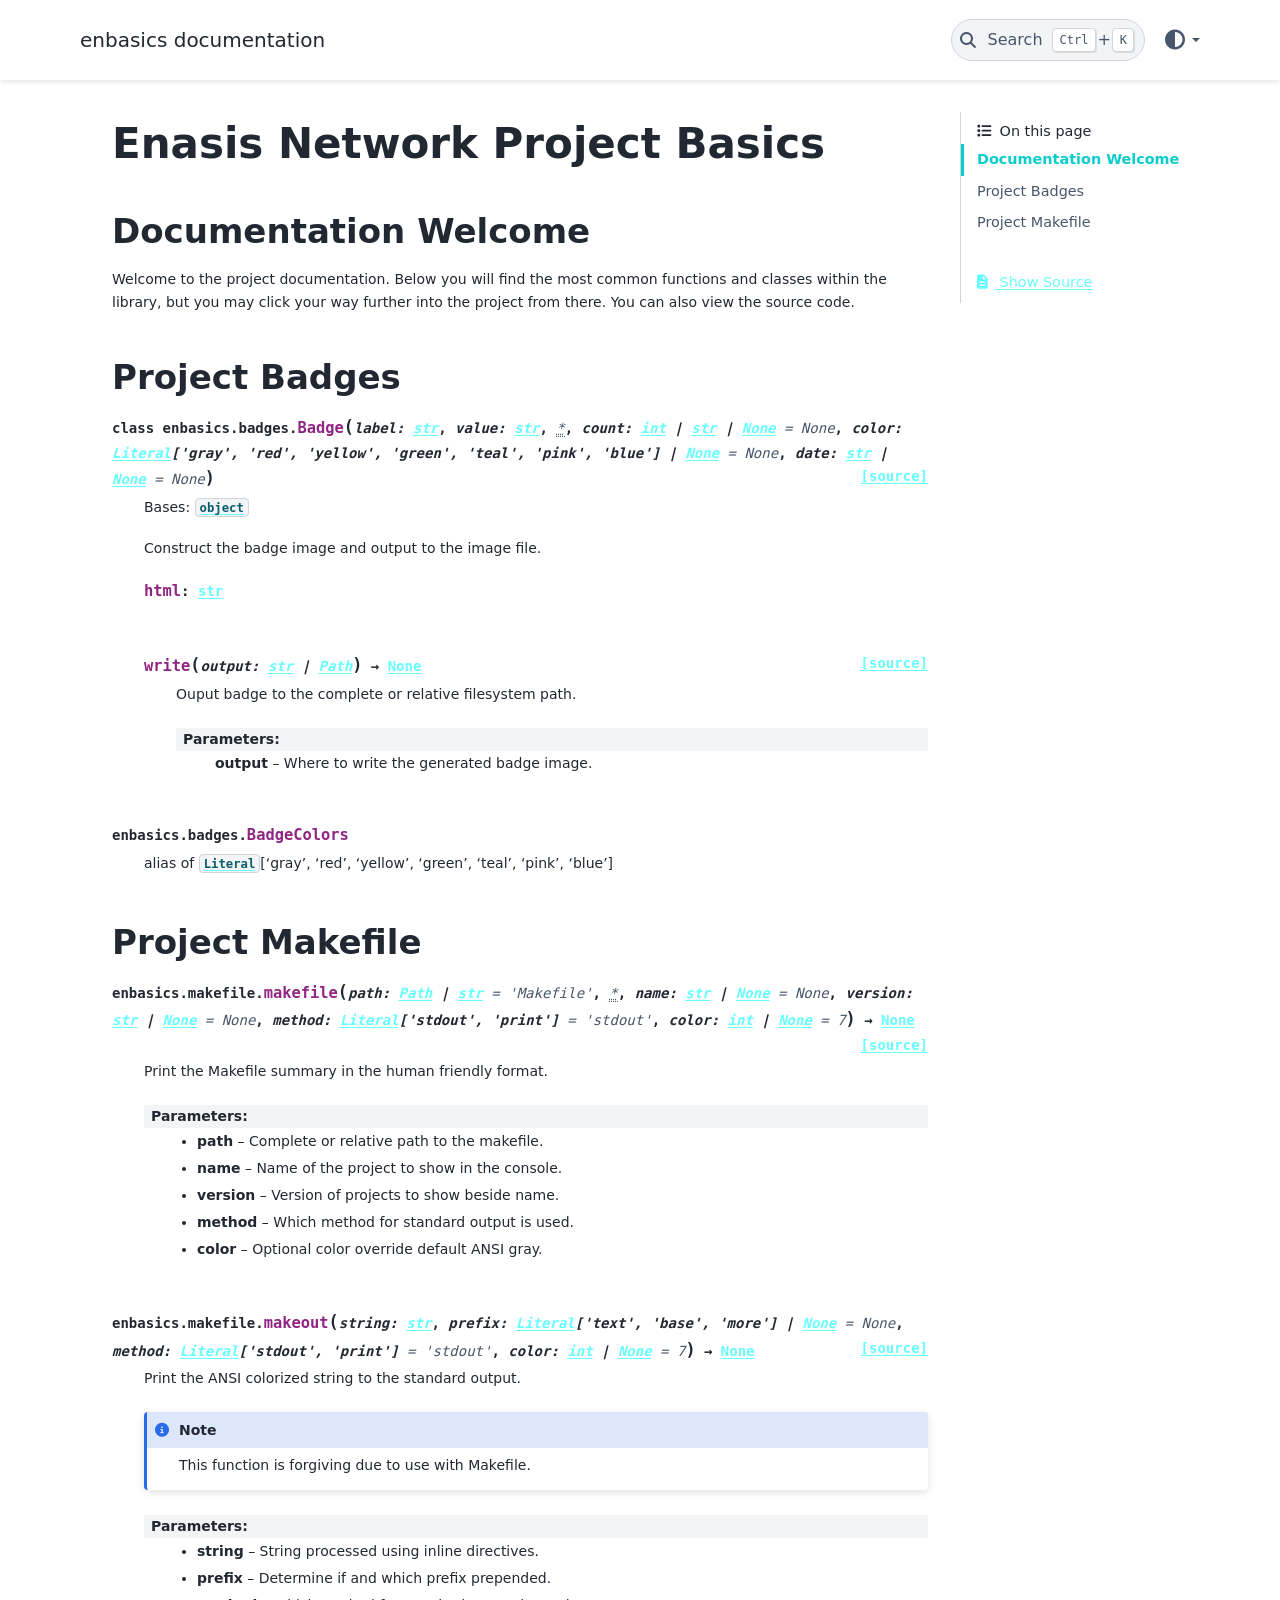
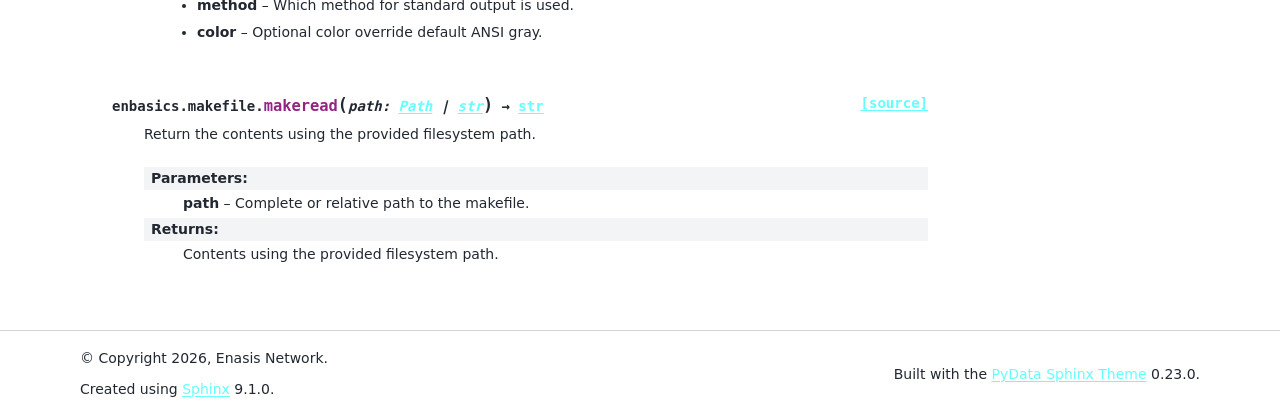
==== commit e2a8f79c: "Update from workflow" ====
--- a/sphinx/index.html
+++ b/sphinx/index.html
@@ -26,17 +26,17 @@
   </noscript>
   
   <!-- Loaded before other Sphinx assets -->
-  <link href="_static/styles/theme.css?digest=64cc4de3f052d77215f0" rel="stylesheet" />
-<link href="_static/styles/pydata-sphinx-theme.css?digest=64cc4de3f052d77215f0" rel="stylesheet" />
+  <link href="_static/styles/theme.css?digest=18bd87630a240e9c25be" rel="stylesheet" />
+<link href="_static/styles/pydata-sphinx-theme.css?digest=18bd87630a240e9c25be" rel="stylesheet" />
 
     <link rel="stylesheet" type="text/css" href="_static/pygments.css?v=8f2a1f02" />
     <link rel="stylesheet" type="text/css" href="_static/style.css?v=5a3af4f5" />
   
   <!-- So that users can add custom icons -->
-  <script defer src="_static/scripts/fontawesome.js?digest=64cc4de3f052d77215f0"></script>
+  <script defer src="_static/scripts/fontawesome.js?digest=18bd87630a240e9c25be"></script>
   <!-- Pre-loaded scripts that we'll load fully later -->
-  <link rel="preload" as="script" href="_static/scripts/bootstrap.js?digest=64cc4de3f052d77215f0" />
-<link rel="preload" as="script" href="_static/scripts/pydata-sphinx-theme.js?digest=64cc4de3f052d77215f0" />
+  <link rel="preload" as="script" href="_static/scripts/bootstrap.js?digest=18bd87630a240e9c25be" />
+<link rel="preload" as="script" href="_static/scripts/pydata-sphinx-theme.js?digest=18bd87630a240e9c25be" />
 
     <script src="_static/documentation_options.js?v=5929fcd5"></script>
     <script src="_static/doctools.js?v=fd6eb6e6"></script>
@@ -47,6 +47,7 @@
     <link rel="index" title="Index" href="genindex.html" />
     <link rel="search" title="Search" href="search.html" />
   <meta name="viewport" content="width=device-width, initial-scale=1"/>
+  <meta name="color-scheme" content="light dark"/>
   <meta name="docsearch:language" content="en"/>
   <meta name="docsearch:version" content="0.2.1" />
   
@@ -434,8 +435,8 @@
   </div>
   
   <!-- Scripts loaded after <body> so the DOM is not blocked -->
-  <script defer src="_static/scripts/bootstrap.js?digest=64cc4de3f052d77215f0"></script>
-<script defer src="_static/scripts/pydata-sphinx-theme.js?digest=64cc4de3f052d77215f0"></script>
+  <script defer src="_static/scripts/bootstrap.js?digest=18bd87630a240e9c25be"></script>
+<script defer src="_static/scripts/pydata-sphinx-theme.js?digest=18bd87630a240e9c25be"></script>
 
   <footer class="bd-footer">
 <div class="bd-footer__inner bd-page-width">
@@ -468,7 +469,7 @@
         <div class="footer-item">
 <p class="theme-version">
   <!-- # L10n: Setting the PST URL as an argument as this does not need to be localized -->
-  Built with the <a href="https://pydata-sphinx-theme.readthedocs.io/en/stable/index.html">PyData Sphinx Theme</a> 0.22.0.
+  Built with the <a href="https://pydata-sphinx-theme.readthedocs.io/en/stable/index.html">PyData Sphinx Theme</a> 0.23.0.
 </p></div>
       
     </div>
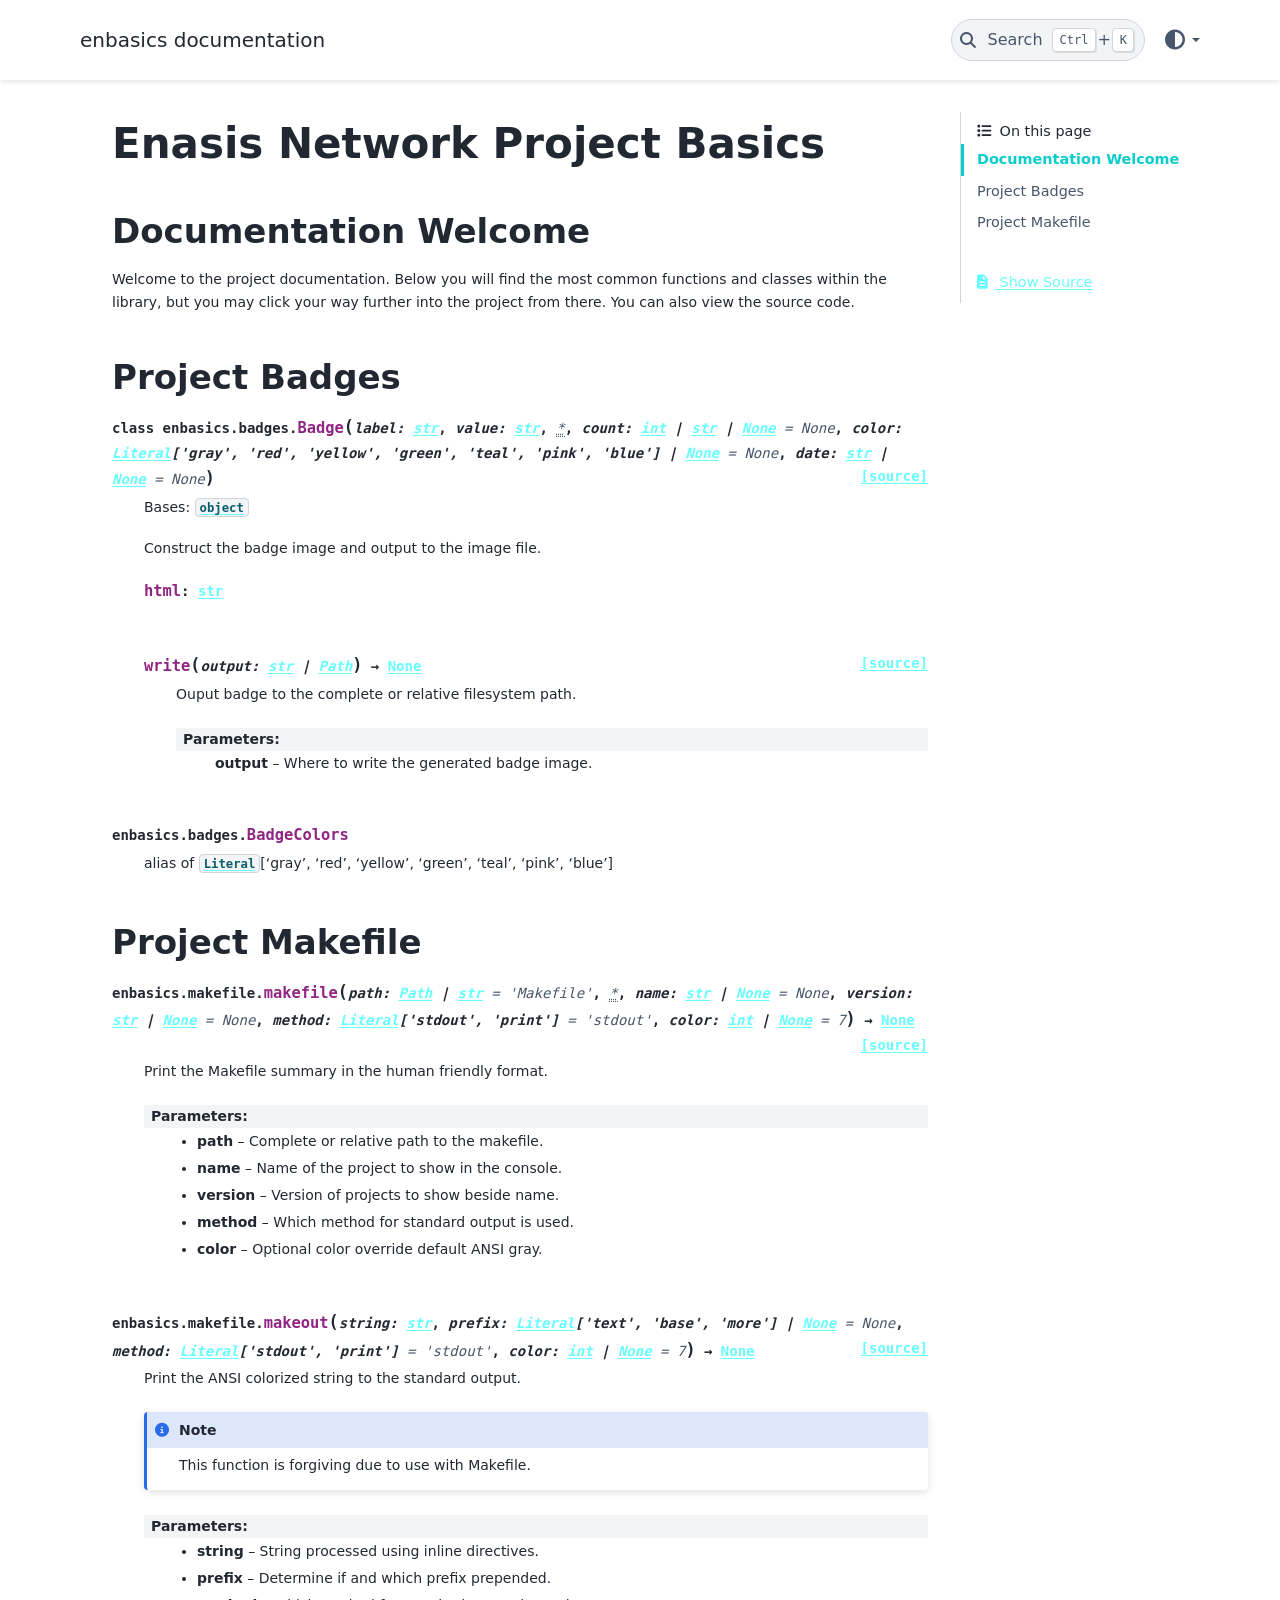
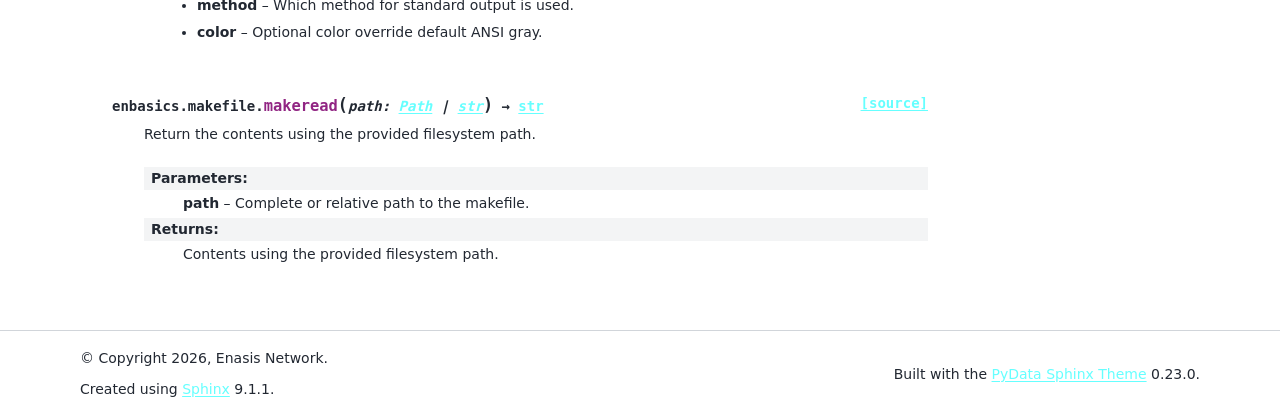
==== commit 2b8ca928: "Update from workflow" ====
--- a/sphinx/index.html
+++ b/sphinx/index.html
@@ -49,7 +49,7 @@
   <meta name="viewport" content="width=device-width, initial-scale=1"/>
   <meta name="color-scheme" content="light dark"/>
   <meta name="docsearch:language" content="en"/>
-  <meta name="docsearch:version" content="0.2.1" />
+  <meta name="docsearch:version" content="0.2.2" />
   
     
     <script src="_static/searchtools.js"></script>
@@ -281,17 +281,17 @@
 <span id="project-badges"></span><h2>Project Badges<a class="headerlink" href="#module-enbasics.badges" title="Link to this heading">#</a></h2>
 <dl class="py class">
 <dt class="sig sig-object py" id="enbasics.badges.Badge">
-<span class="property"><span class="k"><span class="pre">class</span></span><span class="w"> </span></span><span class="sig-prename descclassname"><span class="pre">enbasics.badges.</span></span><span class="sig-name descname"><span class="pre">Badge</span></span><span class="sig-paren">(</span><em class="sig-param"><span class="n"><span class="pre">label</span></span><span class="p"><span class="pre">:</span></span><span class="w"> </span><span class="n"><a class="reference external" href="https://docs.python.org/3/builtins/stdtypes.html#str" title="(in Python v3.14)"><span class="pre">str</span></a></span></em>, <em class="sig-param"><span class="n"><span class="pre">value</span></span><span class="p"><span class="pre">:</span></span><span class="w"> </span><span class="n"><a class="reference external" href="https://docs.python.org/3/builtins/stdtypes.html#str" title="(in Python v3.14)"><span class="pre">str</span></a></span></em>, <em class="sig-param"><span class="keyword-only-separator o"><abbr title="Keyword-only parameters separator (PEP 3102)"><span class="pre">*</span></abbr></span></em>, <em class="sig-param"><span class="n"><span class="pre">count</span></span><span class="p"><span class="pre">:</span></span><span class="w"> </span><span class="n"><a class="reference external" href="https://docs.python.org/3/builtins/functions.html#int" title="(in Python v3.14)"><span class="pre">int</span></a><span class="w"> </span><span class="p"><span class="pre">|</span></span><span class="w"> </span><a class="reference external" href="https://docs.python.org/3/builtins/stdtypes.html#str" title="(in Python v3.14)"><span class="pre">str</span></a><span class="w"> </span><span class="p"><span class="pre">|</span></span><span class="w"> </span><a class="reference external" href="https://docs.python.org/3/builtins/constants.html#None" title="(in Python v3.14)"><span class="pre">None</span></a></span><span class="w"> </span><span class="o"><span class="pre">=</span></span><span class="w"> </span><span class="default_value"><span class="pre">None</span></span></em>, <em class="sig-param"><span class="n"><span class="pre">color</span></span><span class="p"><span class="pre">:</span></span><span class="w"> </span><span class="n"><a class="reference external" href="https://docs.python.org/3/library/typing.html#typing.Literal" title="(in Python v3.14)"><span class="pre">Literal</span></a><span class="p"><span class="pre">[</span></span><span class="s"><span class="pre">'gray'</span></span><span class="p"><span class="pre">,</span></span><span class="w"> </span><span class="s"><span class="pre">'red'</span></span><span class="p"><span class="pre">,</span></span><span class="w"> </span><span class="s"><span class="pre">'yellow'</span></span><span class="p"><span class="pre">,</span></span><span class="w"> </span><span class="s"><span class="pre">'green'</span></span><span class="p"><span class="pre">,</span></span><span class="w"> </span><span class="s"><span class="pre">'teal'</span></span><span class="p"><span class="pre">,</span></span><span class="w"> </span><span class="s"><span class="pre">'pink'</span></span><span class="p"><span class="pre">,</span></span><span class="w"> </span><span class="s"><span class="pre">'blue'</span></span><span class="p"><span class="pre">]</span></span><span class="w"> </span><span class="p"><span class="pre">|</span></span><span class="w"> </span><a class="reference external" href="https://docs.python.org/3/builtins/constants.html#None" title="(in Python v3.14)"><span class="pre">None</span></a></span><span class="w"> </span><span class="o"><span class="pre">=</span></span><span class="w"> </span><span class="default_value"><span class="pre">None</span></span></em>, <em class="sig-param"><span class="n"><span class="pre">date</span></span><span class="p"><span class="pre">:</span></span><span class="w"> </span><span class="n"><a class="reference external" href="https://docs.python.org/3/builtins/stdtypes.html#str" title="(in Python v3.14)"><span class="pre">str</span></a><span class="w"> </span><span class="p"><span class="pre">|</span></span><span class="w"> </span><a class="reference external" href="https://docs.python.org/3/builtins/constants.html#None" title="(in Python v3.14)"><span class="pre">None</span></a></span><span class="w"> </span><span class="o"><span class="pre">=</span></span><span class="w"> </span><span class="default_value"><span class="pre">None</span></span></em><span class="sig-paren">)</span><a class="reference internal" href="_modules/enbasics/badges/badges.html#Badge"><span class="viewcode-link"><span class="pre">[source]</span></span></a><a class="headerlink" href="#enbasics.badges.Badge" title="Link to this definition">#</a></dt>
-<dd><p>Bases: <a class="reference external" href="https://docs.python.org/3/builtins/functions.html#object" title="(in Python v3.14)"><code class="xref py py-class docutils literal notranslate"><span class="pre">object</span></code></a></p>
+<span class="property"><span class="k"><span class="pre">class</span></span><span class="w"> </span></span><span class="sig-prename descclassname"><span class="pre">enbasics.badges.</span></span><span class="sig-name descname"><span class="pre">Badge</span></span><span class="sig-paren">(</span><em class="sig-param"><span class="n"><span class="pre">label</span></span><span class="p"><span class="pre">:</span></span><span class="w"> </span><span class="n"><a class="reference external" href="https://docs.python.org/3/builtins/stdtypes.html#str" title="(in Python v3.15)"><span class="pre">str</span></a></span></em>, <em class="sig-param"><span class="n"><span class="pre">value</span></span><span class="p"><span class="pre">:</span></span><span class="w"> </span><span class="n"><a class="reference external" href="https://docs.python.org/3/builtins/stdtypes.html#str" title="(in Python v3.15)"><span class="pre">str</span></a></span></em>, <em class="sig-param"><span class="keyword-only-separator o"><abbr title="Keyword-only parameters separator (PEP 3102)"><span class="pre">*</span></abbr></span></em>, <em class="sig-param"><span class="n"><span class="pre">count</span></span><span class="p"><span class="pre">:</span></span><span class="w"> </span><span class="n"><a class="reference external" href="https://docs.python.org/3/builtins/functions.html#int" title="(in Python v3.15)"><span class="pre">int</span></a><span class="w"> </span><span class="p"><span class="pre">|</span></span><span class="w"> </span><a class="reference external" href="https://docs.python.org/3/builtins/stdtypes.html#str" title="(in Python v3.15)"><span class="pre">str</span></a><span class="w"> </span><span class="p"><span class="pre">|</span></span><span class="w"> </span><a class="reference external" href="https://docs.python.org/3/builtins/constants.html#None" title="(in Python v3.15)"><span class="pre">None</span></a></span><span class="w"> </span><span class="o"><span class="pre">=</span></span><span class="w"> </span><span class="default_value"><span class="pre">None</span></span></em>, <em class="sig-param"><span class="n"><span class="pre">color</span></span><span class="p"><span class="pre">:</span></span><span class="w"> </span><span class="n"><a class="reference external" href="https://docs.python.org/3/library/typing.html#typing.Literal" title="(in Python v3.15)"><span class="pre">Literal</span></a><span class="p"><span class="pre">[</span></span><span class="s"><span class="pre">'gray'</span></span><span class="p"><span class="pre">,</span></span><span class="w"> </span><span class="s"><span class="pre">'red'</span></span><span class="p"><span class="pre">,</span></span><span class="w"> </span><span class="s"><span class="pre">'yellow'</span></span><span class="p"><span class="pre">,</span></span><span class="w"> </span><span class="s"><span class="pre">'green'</span></span><span class="p"><span class="pre">,</span></span><span class="w"> </span><span class="s"><span class="pre">'teal'</span></span><span class="p"><span class="pre">,</span></span><span class="w"> </span><span class="s"><span class="pre">'pink'</span></span><span class="p"><span class="pre">,</span></span><span class="w"> </span><span class="s"><span class="pre">'blue'</span></span><span class="p"><span class="pre">]</span></span><span class="w"> </span><span class="p"><span class="pre">|</span></span><span class="w"> </span><a class="reference external" href="https://docs.python.org/3/builtins/constants.html#None" title="(in Python v3.15)"><span class="pre">None</span></a></span><span class="w"> </span><span class="o"><span class="pre">=</span></span><span class="w"> </span><span class="default_value"><span class="pre">None</span></span></em>, <em class="sig-param"><span class="n"><span class="pre">date</span></span><span class="p"><span class="pre">:</span></span><span class="w"> </span><span class="n"><a class="reference external" href="https://docs.python.org/3/builtins/stdtypes.html#str" title="(in Python v3.15)"><span class="pre">str</span></a><span class="w"> </span><span class="p"><span class="pre">|</span></span><span class="w"> </span><a class="reference external" href="https://docs.python.org/3/builtins/constants.html#None" title="(in Python v3.15)"><span class="pre">None</span></a></span><span class="w"> </span><span class="o"><span class="pre">=</span></span><span class="w"> </span><span class="default_value"><span class="pre">None</span></span></em><span class="sig-paren">)</span><a class="reference internal" href="_modules/enbasics/badges/badges.html#Badge"><span class="viewcode-link"><span class="pre">[source]</span></span></a><a class="headerlink" href="#enbasics.badges.Badge" title="Link to this definition">#</a></dt>
+<dd><p>Bases: <a class="reference external" href="https://docs.python.org/3/builtins/functions.html#object" title="(in Python v3.15)"><code class="xref py py-class docutils literal notranslate"><span class="pre">object</span></code></a></p>
 <p>Construct the badge image and output to the image file.</p>
 <dl class="py attribute">
 <dt class="sig sig-object py" id="enbasics.badges.Badge.html">
-<span class="sig-name descname"><span class="pre">html</span></span><span class="property"><span class="p"><span class="pre">:</span></span><span class="w"> </span><a class="reference external" href="https://docs.python.org/3/builtins/stdtypes.html#str" title="(in Python v3.14)"><span class="pre">str</span></a></span><a class="headerlink" href="#enbasics.badges.Badge.html" title="Link to this definition">#</a></dt>
+<span class="sig-name descname"><span class="pre">html</span></span><span class="property"><span class="p"><span class="pre">:</span></span><span class="w"> </span><a class="reference external" href="https://docs.python.org/3/builtins/stdtypes.html#str" title="(in Python v3.15)"><span class="pre">str</span></a></span><a class="headerlink" href="#enbasics.badges.Badge.html" title="Link to this definition">#</a></dt>
 <dd></dd></dl>
 
 <dl class="py method">
 <dt class="sig sig-object py" id="enbasics.badges.Badge.write">
-<span class="sig-name descname"><span class="pre">write</span></span><span class="sig-paren">(</span><em class="sig-param"><span class="n"><span class="pre">output</span></span><span class="p"><span class="pre">:</span></span><span class="w"> </span><span class="n"><a class="reference external" href="https://docs.python.org/3/builtins/stdtypes.html#str" title="(in Python v3.14)"><span class="pre">str</span></a><span class="w"> </span><span class="p"><span class="pre">|</span></span><span class="w"> </span><a class="reference external" href="https://docs.python.org/3/library/pathlib.html#pathlib.Path" title="(in Python v3.14)"><span class="pre">Path</span></a></span></em><span class="sig-paren">)</span> <span class="sig-return"><span class="sig-return-icon">&#x2192;</span> <span class="sig-return-typehint"><a class="reference external" href="https://docs.python.org/3/builtins/constants.html#None" title="(in Python v3.14)"><span class="pre">None</span></a></span></span><a class="reference internal" href="_modules/enbasics/badges/badges.html#Badge.write"><span class="viewcode-link"><span class="pre">[source]</span></span></a><a class="headerlink" href="#enbasics.badges.Badge.write" title="Link to this definition">#</a></dt>
+<span class="sig-name descname"><span class="pre">write</span></span><span class="sig-paren">(</span><em class="sig-param"><span class="n"><span class="pre">output</span></span><span class="p"><span class="pre">:</span></span><span class="w"> </span><span class="n"><a class="reference external" href="https://docs.python.org/3/builtins/stdtypes.html#str" title="(in Python v3.15)"><span class="pre">str</span></a><span class="w"> </span><span class="p"><span class="pre">|</span></span><span class="w"> </span><a class="reference external" href="https://docs.python.org/3/library/pathlib.html#pathlib.Path" title="(in Python v3.15)"><span class="pre">Path</span></a></span></em><span class="sig-paren">)</span> <span class="sig-return"><span class="sig-return-icon">&#x2192;</span> <span class="sig-return-typehint"><a class="reference external" href="https://docs.python.org/3/builtins/constants.html#None" title="(in Python v3.15)"><span class="pre">None</span></a></span></span><a class="reference internal" href="_modules/enbasics/badges/badges.html#Badge.write"><span class="viewcode-link"><span class="pre">[source]</span></span></a><a class="headerlink" href="#enbasics.badges.Badge.write" title="Link to this definition">#</a></dt>
 <dd><p>Ouput badge to the complete or relative filesystem path.</p>
 <dl class="field-list simple">
 <dt class="field-odd">Parameters<span class="colon">:</span></dt>
@@ -305,7 +305,7 @@
 <dl class="py data">
 <dt class="sig sig-object py" id="enbasics.badges.BadgeColors">
 <span class="sig-prename descclassname"><span class="pre">enbasics.badges.</span></span><span class="sig-name descname"><span class="pre">BadgeColors</span></span><a class="headerlink" href="#enbasics.badges.BadgeColors" title="Link to this definition">#</a></dt>
-<dd><p>alias of <a class="reference external" href="https://docs.python.org/3/library/typing.html#typing.Literal" title="(in Python v3.14)"><code class="xref py py-obj docutils literal notranslate"><span class="pre">Literal</span></code></a>[‘gray’, ‘red’, ‘yellow’, ‘green’, ‘teal’, ‘pink’, ‘blue’]</p>
+<dd><p>alias of <a class="reference external" href="https://docs.python.org/3/library/typing.html#typing.Literal" title="(in Python v3.15)"><code class="xref py py-obj docutils literal notranslate"><span class="pre">Literal</span></code></a>[‘gray’, ‘red’, ‘yellow’, ‘green’, ‘teal’, ‘pink’, ‘blue’]</p>
 </dd></dl>
 
 </section>
@@ -313,7 +313,7 @@
 <span id="project-makefile"></span><h2>Project Makefile<a class="headerlink" href="#module-enbasics.makefile" title="Link to this heading">#</a></h2>
 <dl class="py function">
 <dt class="sig sig-object py" id="enbasics.makefile.makefile">
-<span class="sig-prename descclassname"><span class="pre">enbasics.makefile.</span></span><span class="sig-name descname"><span class="pre">makefile</span></span><span class="sig-paren">(</span><em class="sig-param"><span class="n"><span class="pre">path</span></span><span class="p"><span class="pre">:</span></span><span class="w"> </span><span class="n"><a class="reference external" href="https://docs.python.org/3/library/pathlib.html#pathlib.Path" title="(in Python v3.14)"><span class="pre">Path</span></a><span class="w"> </span><span class="p"><span class="pre">|</span></span><span class="w"> </span><a class="reference external" href="https://docs.python.org/3/builtins/stdtypes.html#str" title="(in Python v3.14)"><span class="pre">str</span></a></span><span class="w"> </span><span class="o"><span class="pre">=</span></span><span class="w"> </span><span class="default_value"><span class="pre">'Makefile'</span></span></em>, <em class="sig-param"><span class="keyword-only-separator o"><abbr title="Keyword-only parameters separator (PEP 3102)"><span class="pre">*</span></abbr></span></em>, <em class="sig-param"><span class="n"><span class="pre">name</span></span><span class="p"><span class="pre">:</span></span><span class="w"> </span><span class="n"><a class="reference external" href="https://docs.python.org/3/builtins/stdtypes.html#str" title="(in Python v3.14)"><span class="pre">str</span></a><span class="w"> </span><span class="p"><span class="pre">|</span></span><span class="w"> </span><a class="reference external" href="https://docs.python.org/3/builtins/constants.html#None" title="(in Python v3.14)"><span class="pre">None</span></a></span><span class="w"> </span><span class="o"><span class="pre">=</span></span><span class="w"> </span><span class="default_value"><span class="pre">None</span></span></em>, <em class="sig-param"><span class="n"><span class="pre">version</span></span><span class="p"><span class="pre">:</span></span><span class="w"> </span><span class="n"><a class="reference external" href="https://docs.python.org/3/builtins/stdtypes.html#str" title="(in Python v3.14)"><span class="pre">str</span></a><span class="w"> </span><span class="p"><span class="pre">|</span></span><span class="w"> </span><a class="reference external" href="https://docs.python.org/3/builtins/constants.html#None" title="(in Python v3.14)"><span class="pre">None</span></a></span><span class="w"> </span><span class="o"><span class="pre">=</span></span><span class="w"> </span><span class="default_value"><span class="pre">None</span></span></em>, <em class="sig-param"><span class="n"><span class="pre">method</span></span><span class="p"><span class="pre">:</span></span><span class="w"> </span><span class="n"><a class="reference external" href="https://docs.python.org/3/library/typing.html#typing.Literal" title="(in Python v3.14)"><span class="pre">Literal</span></a><span class="p"><span class="pre">[</span></span><span class="s"><span class="pre">'stdout'</span></span><span class="p"><span class="pre">,</span></span><span class="w"> </span><span class="s"><span class="pre">'print'</span></span><span class="p"><span class="pre">]</span></span></span><span class="w"> </span><span class="o"><span class="pre">=</span></span><span class="w"> </span><span class="default_value"><span class="pre">'stdout'</span></span></em>, <em class="sig-param"><span class="n"><span class="pre">color</span></span><span class="p"><span class="pre">:</span></span><span class="w"> </span><span class="n"><a class="reference external" href="https://docs.python.org/3/builtins/functions.html#int" title="(in Python v3.14)"><span class="pre">int</span></a><span class="w"> </span><span class="p"><span class="pre">|</span></span><span class="w"> </span><a class="reference external" href="https://docs.python.org/3/builtins/constants.html#None" title="(in Python v3.14)"><span class="pre">None</span></a></span><span class="w"> </span><span class="o"><span class="pre">=</span></span><span class="w"> </span><span class="default_value"><span class="pre">7</span></span></em><span class="sig-paren">)</span> <span class="sig-return"><span class="sig-return-icon">&#x2192;</span> <span class="sig-return-typehint"><a class="reference external" href="https://docs.python.org/3/builtins/constants.html#None" title="(in Python v3.14)"><span class="pre">None</span></a></span></span><a class="reference internal" href="_modules/enbasics/makefile/makefile.html#makefile"><span class="viewcode-link"><span class="pre">[source]</span></span></a><a class="headerlink" href="#enbasics.makefile.makefile" title="Link to this definition">#</a></dt>
+<span class="sig-prename descclassname"><span class="pre">enbasics.makefile.</span></span><span class="sig-name descname"><span class="pre">makefile</span></span><span class="sig-paren">(</span><em class="sig-param"><span class="n"><span class="pre">path</span></span><span class="p"><span class="pre">:</span></span><span class="w"> </span><span class="n"><a class="reference external" href="https://docs.python.org/3/library/pathlib.html#pathlib.Path" title="(in Python v3.15)"><span class="pre">Path</span></a><span class="w"> </span><span class="p"><span class="pre">|</span></span><span class="w"> </span><a class="reference external" href="https://docs.python.org/3/builtins/stdtypes.html#str" title="(in Python v3.15)"><span class="pre">str</span></a></span><span class="w"> </span><span class="o"><span class="pre">=</span></span><span class="w"> </span><span class="default_value"><span class="pre">'Makefile'</span></span></em>, <em class="sig-param"><span class="keyword-only-separator o"><abbr title="Keyword-only parameters separator (PEP 3102)"><span class="pre">*</span></abbr></span></em>, <em class="sig-param"><span class="n"><span class="pre">name</span></span><span class="p"><span class="pre">:</span></span><span class="w"> </span><span class="n"><a class="reference external" href="https://docs.python.org/3/builtins/stdtypes.html#str" title="(in Python v3.15)"><span class="pre">str</span></a><span class="w"> </span><span class="p"><span class="pre">|</span></span><span class="w"> </span><a class="reference external" href="https://docs.python.org/3/builtins/constants.html#None" title="(in Python v3.15)"><span class="pre">None</span></a></span><span class="w"> </span><span class="o"><span class="pre">=</span></span><span class="w"> </span><span class="default_value"><span class="pre">None</span></span></em>, <em class="sig-param"><span class="n"><span class="pre">version</span></span><span class="p"><span class="pre">:</span></span><span class="w"> </span><span class="n"><a class="reference external" href="https://docs.python.org/3/builtins/stdtypes.html#str" title="(in Python v3.15)"><span class="pre">str</span></a><span class="w"> </span><span class="p"><span class="pre">|</span></span><span class="w"> </span><a class="reference external" href="https://docs.python.org/3/builtins/constants.html#None" title="(in Python v3.15)"><span class="pre">None</span></a></span><span class="w"> </span><span class="o"><span class="pre">=</span></span><span class="w"> </span><span class="default_value"><span class="pre">None</span></span></em>, <em class="sig-param"><span class="n"><span class="pre">method</span></span><span class="p"><span class="pre">:</span></span><span class="w"> </span><span class="n"><a class="reference external" href="https://docs.python.org/3/library/typing.html#typing.Literal" title="(in Python v3.15)"><span class="pre">Literal</span></a><span class="p"><span class="pre">[</span></span><span class="s"><span class="pre">'stdout'</span></span><span class="p"><span class="pre">,</span></span><span class="w"> </span><span class="s"><span class="pre">'print'</span></span><span class="p"><span class="pre">]</span></span></span><span class="w"> </span><span class="o"><span class="pre">=</span></span><span class="w"> </span><span class="default_value"><span class="pre">'stdout'</span></span></em>, <em class="sig-param"><span class="n"><span class="pre">color</span></span><span class="p"><span class="pre">:</span></span><span class="w"> </span><span class="n"><a class="reference external" href="https://docs.python.org/3/builtins/functions.html#int" title="(in Python v3.15)"><span class="pre">int</span></a><span class="w"> </span><span class="p"><span class="pre">|</span></span><span class="w"> </span><a class="reference external" href="https://docs.python.org/3/builtins/constants.html#None" title="(in Python v3.15)"><span class="pre">None</span></a></span><span class="w"> </span><span class="o"><span class="pre">=</span></span><span class="w"> </span><span class="default_value"><span class="pre">7</span></span></em><span class="sig-paren">)</span> <span class="sig-return"><span class="sig-return-icon">&#x2192;</span> <span class="sig-return-typehint"><a class="reference external" href="https://docs.python.org/3/builtins/constants.html#None" title="(in Python v3.15)"><span class="pre">None</span></a></span></span><a class="reference internal" href="_modules/enbasics/makefile/makefile.html#makefile"><span class="viewcode-link"><span class="pre">[source]</span></span></a><a class="headerlink" href="#enbasics.makefile.makefile" title="Link to this definition">#</a></dt>
 <dd><p>Print the Makefile summary in the human friendly format.</p>
 <dl class="field-list simple">
 <dt class="field-odd">Parameters<span class="colon">:</span></dt>
@@ -330,7 +330,7 @@
 
 <dl class="py function">
 <dt class="sig sig-object py" id="enbasics.makefile.makeout">
-<span class="sig-prename descclassname"><span class="pre">enbasics.makefile.</span></span><span class="sig-name descname"><span class="pre">makeout</span></span><span class="sig-paren">(</span><em class="sig-param"><span class="n"><span class="pre">string</span></span><span class="p"><span class="pre">:</span></span><span class="w"> </span><span class="n"><a class="reference external" href="https://docs.python.org/3/builtins/stdtypes.html#str" title="(in Python v3.14)"><span class="pre">str</span></a></span></em>, <em class="sig-param"><span class="n"><span class="pre">prefix</span></span><span class="p"><span class="pre">:</span></span><span class="w"> </span><span class="n"><a class="reference external" href="https://docs.python.org/3/library/typing.html#typing.Literal" title="(in Python v3.14)"><span class="pre">Literal</span></a><span class="p"><span class="pre">[</span></span><span class="s"><span class="pre">'text'</span></span><span class="p"><span class="pre">,</span></span><span class="w"> </span><span class="s"><span class="pre">'base'</span></span><span class="p"><span class="pre">,</span></span><span class="w"> </span><span class="s"><span class="pre">'more'</span></span><span class="p"><span class="pre">]</span></span><span class="w"> </span><span class="p"><span class="pre">|</span></span><span class="w"> </span><a class="reference external" href="https://docs.python.org/3/builtins/constants.html#None" title="(in Python v3.14)"><span class="pre">None</span></a></span><span class="w"> </span><span class="o"><span class="pre">=</span></span><span class="w"> </span><span class="default_value"><span class="pre">None</span></span></em>, <em class="sig-param"><span class="n"><span class="pre">method</span></span><span class="p"><span class="pre">:</span></span><span class="w"> </span><span class="n"><a class="reference external" href="https://docs.python.org/3/library/typing.html#typing.Literal" title="(in Python v3.14)"><span class="pre">Literal</span></a><span class="p"><span class="pre">[</span></span><span class="s"><span class="pre">'stdout'</span></span><span class="p"><span class="pre">,</span></span><span class="w"> </span><span class="s"><span class="pre">'print'</span></span><span class="p"><span class="pre">]</span></span></span><span class="w"> </span><span class="o"><span class="pre">=</span></span><span class="w"> </span><span class="default_value"><span class="pre">'stdout'</span></span></em>, <em class="sig-param"><span class="n"><span class="pre">color</span></span><span class="p"><span class="pre">:</span></span><span class="w"> </span><span class="n"><a class="reference external" href="https://docs.python.org/3/builtins/functions.html#int" title="(in Python v3.14)"><span class="pre">int</span></a><span class="w"> </span><span class="p"><span class="pre">|</span></span><span class="w"> </span><a class="reference external" href="https://docs.python.org/3/builtins/constants.html#None" title="(in Python v3.14)"><span class="pre">None</span></a></span><span class="w"> </span><span class="o"><span class="pre">=</span></span><span class="w"> </span><span class="default_value"><span class="pre">7</span></span></em><span class="sig-paren">)</span> <span class="sig-return"><span class="sig-return-icon">&#x2192;</span> <span class="sig-return-typehint"><a class="reference external" href="https://docs.python.org/3/builtins/constants.html#None" title="(in Python v3.14)"><span class="pre">None</span></a></span></span><a class="reference internal" href="_modules/enbasics/makefile/makefile.html#makeout"><span class="viewcode-link"><span class="pre">[source]</span></span></a><a class="headerlink" href="#enbasics.makefile.makeout" title="Link to this definition">#</a></dt>
+<span class="sig-prename descclassname"><span class="pre">enbasics.makefile.</span></span><span class="sig-name descname"><span class="pre">makeout</span></span><span class="sig-paren">(</span><em class="sig-param"><span class="n"><span class="pre">string</span></span><span class="p"><span class="pre">:</span></span><span class="w"> </span><span class="n"><a class="reference external" href="https://docs.python.org/3/builtins/stdtypes.html#str" title="(in Python v3.15)"><span class="pre">str</span></a></span></em>, <em class="sig-param"><span class="n"><span class="pre">prefix</span></span><span class="p"><span class="pre">:</span></span><span class="w"> </span><span class="n"><a class="reference external" href="https://docs.python.org/3/library/typing.html#typing.Literal" title="(in Python v3.15)"><span class="pre">Literal</span></a><span class="p"><span class="pre">[</span></span><span class="s"><span class="pre">'text'</span></span><span class="p"><span class="pre">,</span></span><span class="w"> </span><span class="s"><span class="pre">'base'</span></span><span class="p"><span class="pre">,</span></span><span class="w"> </span><span class="s"><span class="pre">'more'</span></span><span class="p"><span class="pre">]</span></span><span class="w"> </span><span class="p"><span class="pre">|</span></span><span class="w"> </span><a class="reference external" href="https://docs.python.org/3/builtins/constants.html#None" title="(in Python v3.15)"><span class="pre">None</span></a></span><span class="w"> </span><span class="o"><span class="pre">=</span></span><span class="w"> </span><span class="default_value"><span class="pre">None</span></span></em>, <em class="sig-param"><span class="n"><span class="pre">method</span></span><span class="p"><span class="pre">:</span></span><span class="w"> </span><span class="n"><a class="reference external" href="https://docs.python.org/3/library/typing.html#typing.Literal" title="(in Python v3.15)"><span class="pre">Literal</span></a><span class="p"><span class="pre">[</span></span><span class="s"><span class="pre">'stdout'</span></span><span class="p"><span class="pre">,</span></span><span class="w"> </span><span class="s"><span class="pre">'print'</span></span><span class="p"><span class="pre">]</span></span></span><span class="w"> </span><span class="o"><span class="pre">=</span></span><span class="w"> </span><span class="default_value"><span class="pre">'stdout'</span></span></em>, <em class="sig-param"><span class="n"><span class="pre">color</span></span><span class="p"><span class="pre">:</span></span><span class="w"> </span><span class="n"><a class="reference external" href="https://docs.python.org/3/builtins/functions.html#int" title="(in Python v3.15)"><span class="pre">int</span></a><span class="w"> </span><span class="p"><span class="pre">|</span></span><span class="w"> </span><a class="reference external" href="https://docs.python.org/3/builtins/constants.html#None" title="(in Python v3.15)"><span class="pre">None</span></a></span><span class="w"> </span><span class="o"><span class="pre">=</span></span><span class="w"> </span><span class="default_value"><span class="pre">7</span></span></em><span class="sig-paren">)</span> <span class="sig-return"><span class="sig-return-icon">&#x2192;</span> <span class="sig-return-typehint"><a class="reference external" href="https://docs.python.org/3/builtins/constants.html#None" title="(in Python v3.15)"><span class="pre">None</span></a></span></span><a class="reference internal" href="_modules/enbasics/makefile/makefile.html#makeout"><span class="viewcode-link"><span class="pre">[source]</span></span></a><a class="headerlink" href="#enbasics.makefile.makeout" title="Link to this definition">#</a></dt>
 <dd><p>Print the ANSI colorized string to the standard output.</p>
 <div class="admonition note">
 <p class="admonition-title">Note</p>
@@ -350,7 +350,7 @@
 
 <dl class="py function">
 <dt class="sig sig-object py" id="enbasics.makefile.makeread">
-<span class="sig-prename descclassname"><span class="pre">enbasics.makefile.</span></span><span class="sig-name descname"><span class="pre">makeread</span></span><span class="sig-paren">(</span><em class="sig-param"><span class="n"><span class="pre">path</span></span><span class="p"><span class="pre">:</span></span><span class="w"> </span><span class="n"><a class="reference external" href="https://docs.python.org/3/library/pathlib.html#pathlib.Path" title="(in Python v3.14)"><span class="pre">Path</span></a><span class="w"> </span><span class="p"><span class="pre">|</span></span><span class="w"> </span><a class="reference external" href="https://docs.python.org/3/builtins/stdtypes.html#str" title="(in Python v3.14)"><span class="pre">str</span></a></span></em><span class="sig-paren">)</span> <span class="sig-return"><span class="sig-return-icon">&#x2192;</span> <span class="sig-return-typehint"><a class="reference external" href="https://docs.python.org/3/builtins/stdtypes.html#str" title="(in Python v3.14)"><span class="pre">str</span></a></span></span><a class="reference internal" href="_modules/enbasics/makefile/makefile.html#makeread"><span class="viewcode-link"><span class="pre">[source]</span></span></a><a class="headerlink" href="#enbasics.makefile.makeread" title="Link to this definition">#</a></dt>
+<span class="sig-prename descclassname"><span class="pre">enbasics.makefile.</span></span><span class="sig-name descname"><span class="pre">makeread</span></span><span class="sig-paren">(</span><em class="sig-param"><span class="n"><span class="pre">path</span></span><span class="p"><span class="pre">:</span></span><span class="w"> </span><span class="n"><a class="reference external" href="https://docs.python.org/3/library/pathlib.html#pathlib.Path" title="(in Python v3.15)"><span class="pre">Path</span></a><span class="w"> </span><span class="p"><span class="pre">|</span></span><span class="w"> </span><a class="reference external" href="https://docs.python.org/3/builtins/stdtypes.html#str" title="(in Python v3.15)"><span class="pre">str</span></a></span></em><span class="sig-paren">)</span> <span class="sig-return"><span class="sig-return-icon">&#x2192;</span> <span class="sig-return-typehint"><a class="reference external" href="https://docs.python.org/3/builtins/stdtypes.html#str" title="(in Python v3.15)"><span class="pre">str</span></a></span></span><a class="reference internal" href="_modules/enbasics/makefile/makefile.html#makeread"><span class="viewcode-link"><span class="pre">[source]</span></span></a><a class="headerlink" href="#enbasics.makefile.makeread" title="Link to this definition">#</a></dt>
 <dd><p>Return the contents using the provided filesystem path.</p>
 <dl class="field-list simple">
 <dt class="field-odd">Parameters<span class="colon">:</span></dt>
@@ -456,7 +456,7 @@
         <div class="footer-item">
 
   <p class="sphinx-version">
-    Created using <a href="https://www.sphinx-doc.org/">Sphinx</a> 9.1.0.
+    Created using <a href="https://www.sphinx-doc.org/">Sphinx</a> 9.1.1.
   </p>
 </div>
       
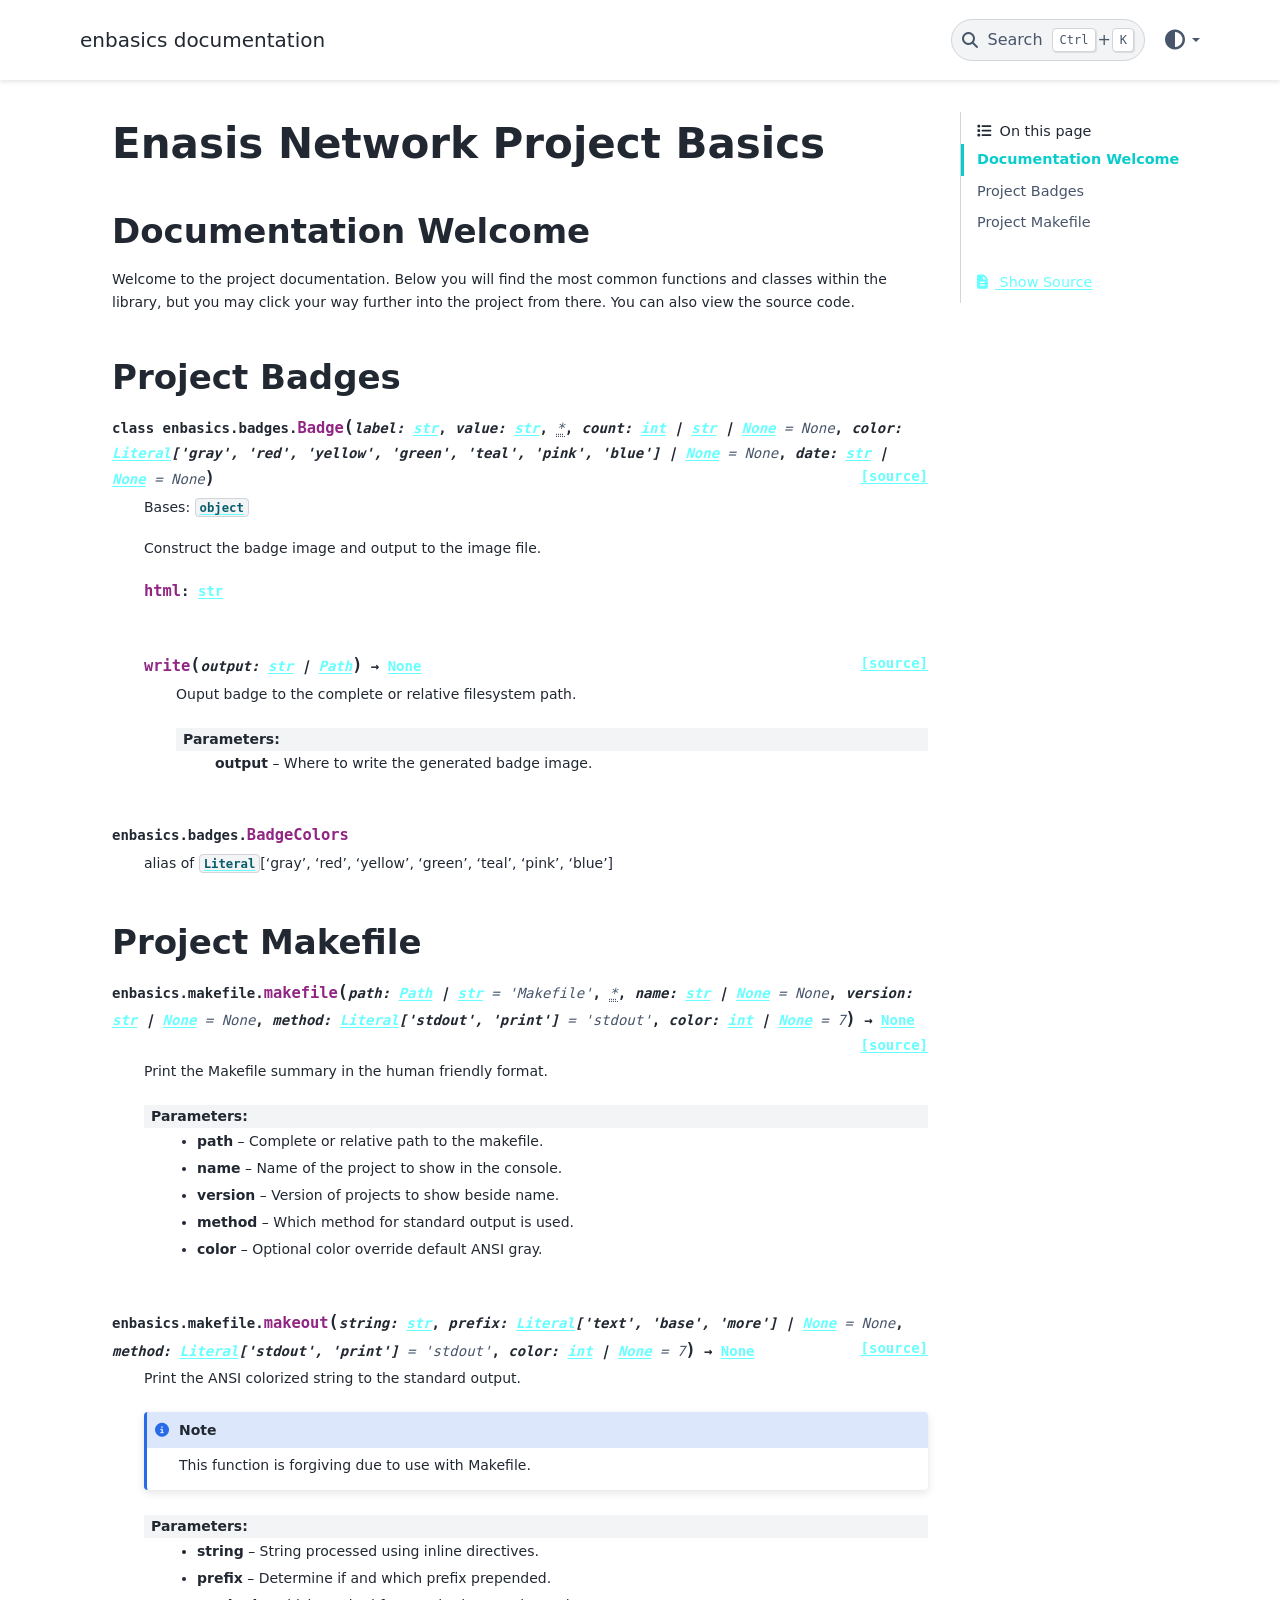
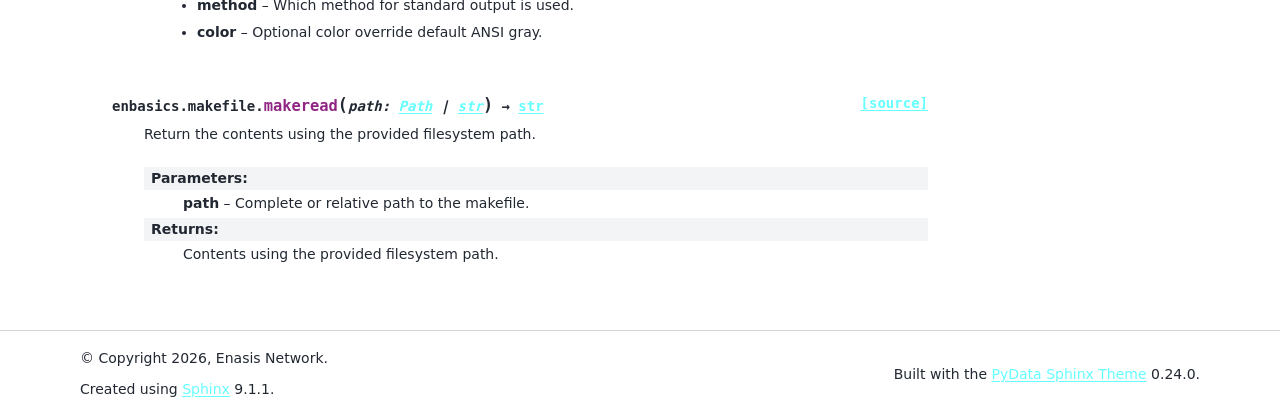
==== commit a873795a: "Update from workflow" ====
--- a/sphinx/index.html
+++ b/sphinx/index.html
@@ -26,17 +26,17 @@
   </noscript>
   
   <!-- Loaded before other Sphinx assets -->
-  <link href="_static/styles/theme.css?digest=18bd87630a240e9c25be" rel="stylesheet" />
-<link href="_static/styles/pydata-sphinx-theme.css?digest=18bd87630a240e9c25be" rel="stylesheet" />
+  <link href="_static/styles/theme.css?digest=75c7c72ae941e8b558d8" rel="stylesheet" />
+<link href="_static/styles/pydata-sphinx-theme.css?digest=75c7c72ae941e8b558d8" rel="stylesheet" />
 
     <link rel="stylesheet" type="text/css" href="_static/pygments.css?v=8f2a1f02" />
     <link rel="stylesheet" type="text/css" href="_static/style.css?v=5a3af4f5" />
   
   <!-- So that users can add custom icons -->
-  <script defer src="_static/scripts/fontawesome.js?digest=18bd87630a240e9c25be"></script>
+  <script defer src="_static/scripts/fontawesome.js?digest=75c7c72ae941e8b558d8"></script>
   <!-- Pre-loaded scripts that we'll load fully later -->
-  <link rel="preload" as="script" href="_static/scripts/bootstrap.js?digest=18bd87630a240e9c25be" />
-<link rel="preload" as="script" href="_static/scripts/pydata-sphinx-theme.js?digest=18bd87630a240e9c25be" />
+  <link rel="preload" as="script" href="_static/scripts/bootstrap.js?digest=75c7c72ae941e8b558d8" />
+<link rel="preload" as="script" href="_static/scripts/pydata-sphinx-theme.js?digest=75c7c72ae941e8b558d8" />
 
     <script src="_static/documentation_options.js?v=5929fcd5"></script>
     <script src="_static/doctools.js?v=fd6eb6e6"></script>
@@ -97,7 +97,7 @@
   
     <header id="pst-header" class="bd-header navbar navbar-expand-lg bd-navbar d-print-none">
 <div class="bd-header__inner bd-page-width">
-  <button type="button" class="pst-navbar-icon sidebar-toggle primary-toggle" aria-label="Site navigation">
+  <button type="button" class="pst-navbar-icon sidebar-toggle primary-toggle" aria-label="Site navigation" aria-expanded="false" aria-controls="pst-primary-sidebar-modal">
     <span class="fa-solid fa-bars"></span>
   </button>
   
@@ -154,14 +154,14 @@
 
 <div class="theme-switch-container dropdown pst-js-only" data-bs-toggle="tooltip" data-bs-placement="bottom" title="Color mode">
   <button type="button" class="btn btn-sm nav-link pst-navbar-icon theme-switch-button dropdown-toggle" aria-label="Color mode" data-bs-toggle="dropdown">
-    <i class="theme-switch fa-solid fa-sun fa-lg fa-fw" data-mode="light" title="Light"></i>
-    <i class="theme-switch fa-solid fa-moon fa-lg fa-fw" data-mode="dark" title="Dark"></i>
-    <i class="theme-switch fa-solid fa-circle-half-stroke fa-lg fa-fw" data-mode="auto" title="System Settings"></i>
+    <i class="theme-switch fa-solid fa-sun fa-lg" data-mode="light" title="Light"></i>
+    <i class="theme-switch fa-solid fa-moon fa-lg" data-mode="dark" title="Dark"></i>
+    <i class="theme-switch fa-solid fa-circle-half-stroke fa-lg" data-mode="auto" title="System Settings"></i>
   </button>
   <ul class="dropdown-menu dropdown-menu-end">
-    <li><button type="button" class="dropdown-item d-flex align-items-center theme-change-button" data-mode="auto"><i class="fa-solid fa-circle-half-stroke fa-lg fa-fw me-1"></i>System Settings</button></li>
-    <li><button type="button" class="dropdown-item d-flex align-items-center theme-change-button" data-mode="light"><i class="fa-solid fa-sun fa-lg fa-fw me-1"></i>Light</button></li>
-    <li><button type="button" class="dropdown-item d-flex align-items-center theme-change-button" data-mode="dark"><i class="fa-solid fa-moon fa-lg fa-fw me-1"></i>Dark</button></li>
+    <li><button type="button" class="dropdown-item d-flex align-items-center theme-change-button" data-mode="auto"><i class="fa-solid fa-circle-half-stroke fa-lg me-1"></i>System Settings</button></li>
+    <li><button type="button" class="dropdown-item d-flex align-items-center theme-change-button" data-mode="light"><i class="fa-solid fa-sun fa-lg me-1"></i>Light</button></li>
+    <li><button type="button" class="dropdown-item d-flex align-items-center theme-change-button" data-mode="dark"><i class="fa-solid fa-moon fa-lg me-1"></i>Dark</button></li>
   </ul>
 </div></div>
       
@@ -181,7 +181,7 @@
   
 
   
-    <button type="button" class="pst-navbar-icon sidebar-toggle secondary-toggle" aria-label="On this page">
+    <button type="button" class="pst-navbar-icon sidebar-toggle secondary-toggle" aria-label="On this page" aria-expanded="false" aria-controls="pst-secondary-sidebar-modal">
       <span class="fa-solid fa-outdent"></span>
     </button>
   
@@ -197,7 +197,7 @@
       
         
       
-      <dialog id="pst-primary-sidebar-modal"></dialog>
+      <dialog id="pst-primary-sidebar-modal" tabindex="-1"></dialog>
       <div id="pst-primary-sidebar" class="bd-sidebar-primary bd-sidebar hide-on-wide">
         
 
@@ -227,14 +227,14 @@
 
 <div class="theme-switch-container dropdown pst-js-only" data-bs-toggle="tooltip" data-bs-placement="bottom" title="Color mode">
   <button type="button" class="btn btn-sm nav-link pst-navbar-icon theme-switch-button dropdown-toggle" aria-label="Color mode" data-bs-toggle="dropdown">
-    <i class="theme-switch fa-solid fa-sun fa-lg fa-fw" data-mode="light" title="Light"></i>
-    <i class="theme-switch fa-solid fa-moon fa-lg fa-fw" data-mode="dark" title="Dark"></i>
-    <i class="theme-switch fa-solid fa-circle-half-stroke fa-lg fa-fw" data-mode="auto" title="System Settings"></i>
+    <i class="theme-switch fa-solid fa-sun fa-lg" data-mode="light" title="Light"></i>
+    <i class="theme-switch fa-solid fa-moon fa-lg" data-mode="dark" title="Dark"></i>
+    <i class="theme-switch fa-solid fa-circle-half-stroke fa-lg" data-mode="auto" title="System Settings"></i>
   </button>
   <ul class="dropdown-menu dropdown-menu-end">
-    <li><button type="button" class="dropdown-item d-flex align-items-center theme-change-button" data-mode="auto"><i class="fa-solid fa-circle-half-stroke fa-lg fa-fw me-1"></i>System Settings</button></li>
-    <li><button type="button" class="dropdown-item d-flex align-items-center theme-change-button" data-mode="light"><i class="fa-solid fa-sun fa-lg fa-fw me-1"></i>Light</button></li>
-    <li><button type="button" class="dropdown-item d-flex align-items-center theme-change-button" data-mode="dark"><i class="fa-solid fa-moon fa-lg fa-fw me-1"></i>Dark</button></li>
+    <li><button type="button" class="dropdown-item d-flex align-items-center theme-change-button" data-mode="auto"><i class="fa-solid fa-circle-half-stroke fa-lg me-1"></i>System Settings</button></li>
+    <li><button type="button" class="dropdown-item d-flex align-items-center theme-change-button" data-mode="light"><i class="fa-solid fa-sun fa-lg me-1"></i>Light</button></li>
+    <li><button type="button" class="dropdown-item d-flex align-items-center theme-change-button" data-mode="dark"><i class="fa-solid fa-moon fa-lg me-1"></i>Dark</button></li>
   </ul>
 </div></div>
         
@@ -382,7 +382,7 @@
             
             
               
-                <dialog id="pst-secondary-sidebar-modal"></dialog>
+                <dialog id="pst-secondary-sidebar-modal" tabindex="-1"></dialog>
                 <div id="pst-secondary-sidebar" class="bd-sidebar-secondary bd-toc"><div class="sidebar-secondary-items sidebar-secondary__inner">
 
 
@@ -435,8 +435,8 @@
   </div>
   
   <!-- Scripts loaded after <body> so the DOM is not blocked -->
-  <script defer src="_static/scripts/bootstrap.js?digest=18bd87630a240e9c25be"></script>
-<script defer src="_static/scripts/pydata-sphinx-theme.js?digest=18bd87630a240e9c25be"></script>
+  <script defer src="_static/scripts/bootstrap.js?digest=75c7c72ae941e8b558d8"></script>
+<script defer src="_static/scripts/pydata-sphinx-theme.js?digest=75c7c72ae941e8b558d8"></script>
 
   <footer class="bd-footer">
 <div class="bd-footer__inner bd-page-width">
@@ -469,7 +469,7 @@
         <div class="footer-item">
 <p class="theme-version">
   <!-- # L10n: Setting the PST URL as an argument as this does not need to be localized -->
-  Built with the <a href="https://pydata-sphinx-theme.readthedocs.io/en/stable/index.html">PyData Sphinx Theme</a> 0.23.0.
+  Built with the <a href="https://pydata-sphinx-theme.readthedocs.io/en/stable/index.html">PyData Sphinx Theme</a> 0.24.0.
 </p></div>
       
     </div>
